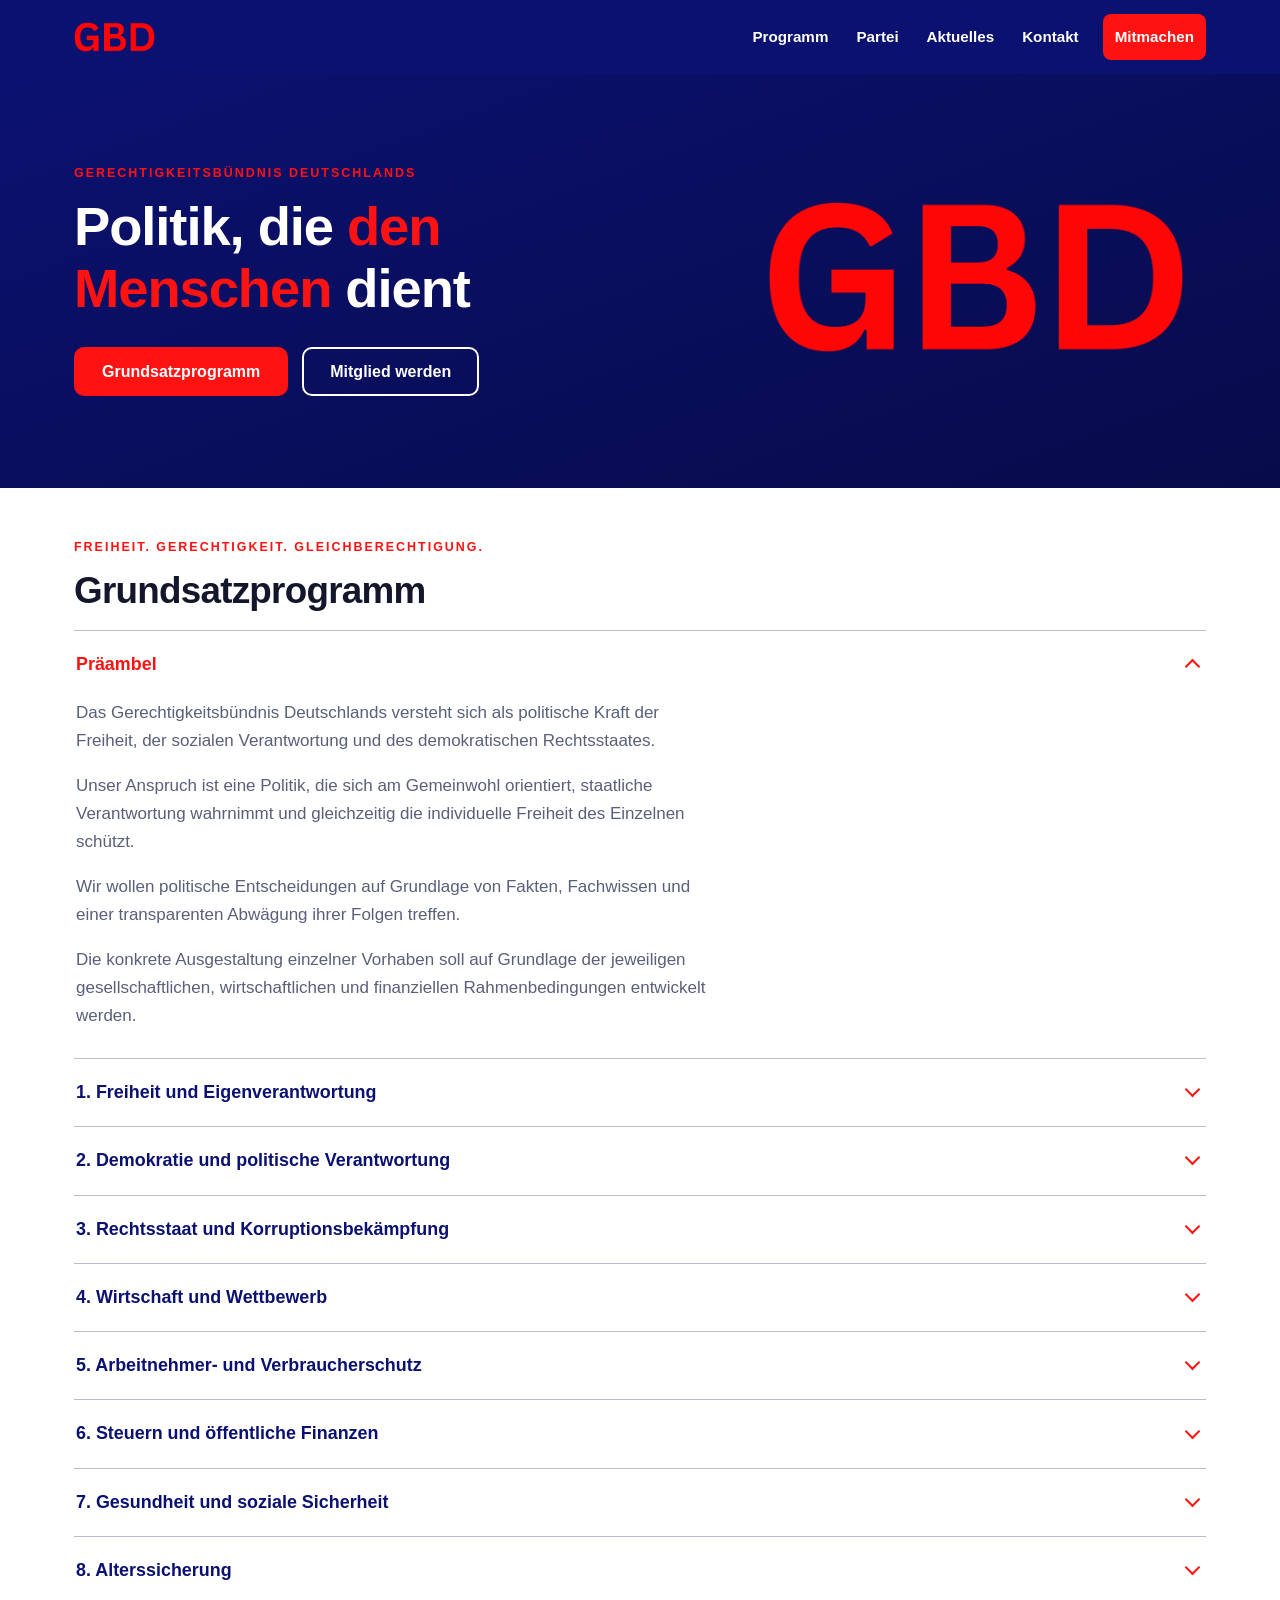
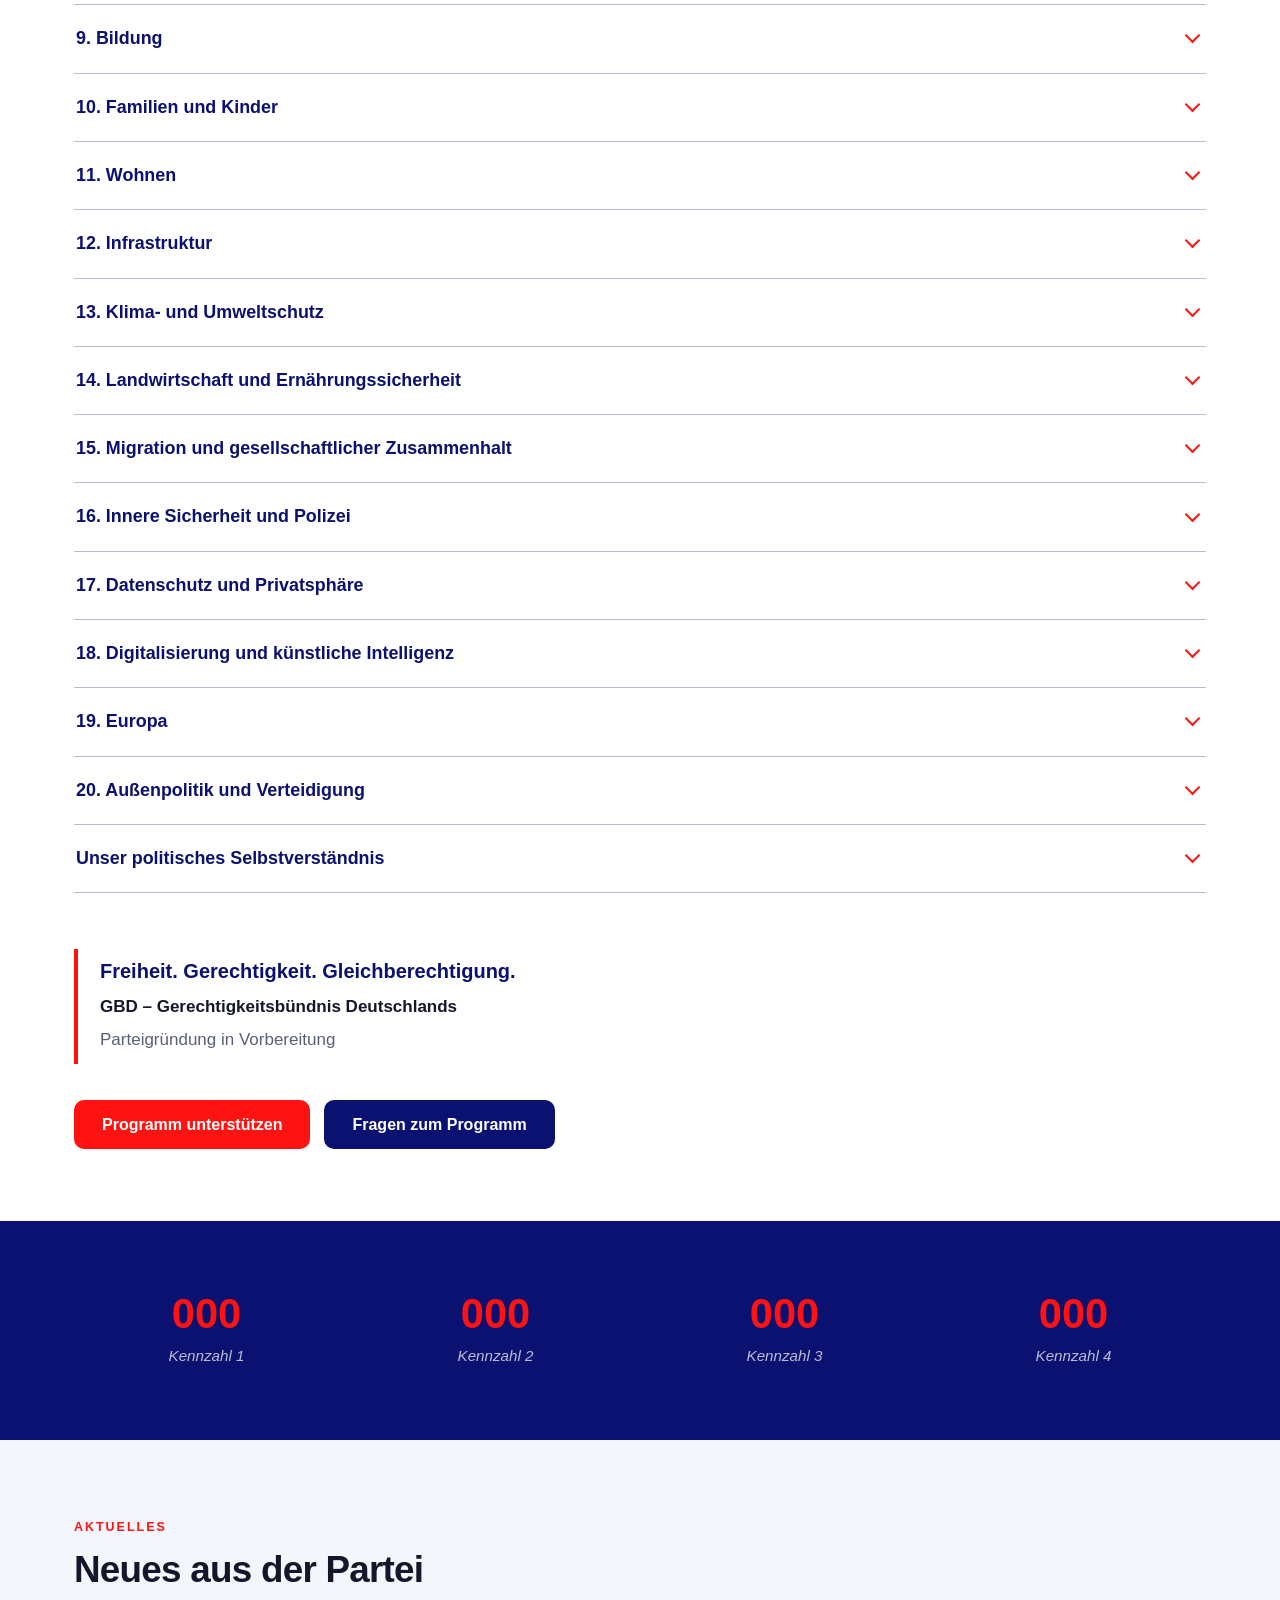
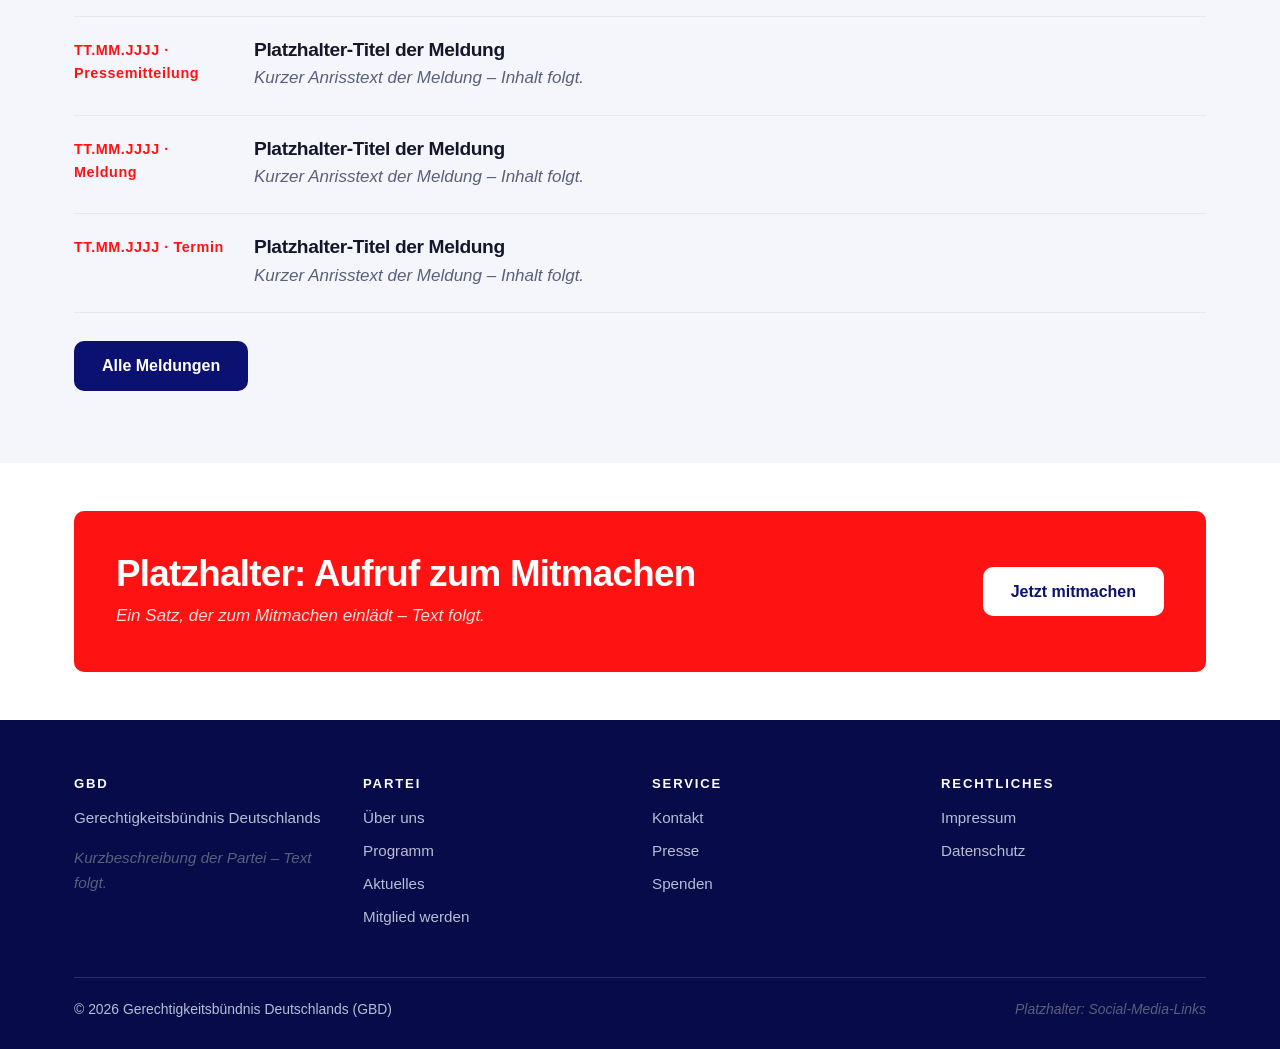
==== index.html @ 0edac004 "Grundsatzprogramm auf die Startseite holen Der Abschnitt mit den sechs Kernthemen entfällt. Direkt u" ====
<!DOCTYPE html>
<html lang="de">
<head>
<meta charset="utf-8">
<meta name="viewport" content="width=device-width, initial-scale=1">
<title>Startseite | GBD – Gerechtigkeitsbündnis Deutschlands</title>
<meta name="description" content="Offizielle Website des Gerechtigkeitsbündnisses Deutschlands (GBD).">
<meta name="theme-color" content="#0b1170">
<link rel="icon" href="assets/img/gbd-logo.png">
<link rel="apple-touch-icon" href="assets/img/gbd-logo.png">
<link rel="manifest" href="site.webmanifest">
<link rel="stylesheet" href="assets/css/style.css?v=20260904f">
</head>
<body data-page="start">
<a class="skip-link" href="#inhalt">Zum Inhalt springen</a>

<header class="site-header">
  <div class="container">
    <a class="brand" href="index.html" aria-label="Zur Startseite">
      <img src="assets/img/gbd-wortmarke.png" alt="GBD – Gerechtigkeitsbündnis Deutschlands">
    </a>

    <button class="nav-toggle" type="button" aria-expanded="false" aria-controls="main-nav">Menü</button>

    <nav class="main-nav" id="main-nav" aria-label="Hauptnavigation">
      <ul>
          <li><a href="#grundsatzprogramm" data-nav="programm">Programm</a></li>
          <li><a href="partei.html" data-nav="partei">Partei</a></li>
          <li><a href="aktuelles.html" data-nav="aktuelles">Aktuelles</a></li>
          <li><a href="kontakt.html" data-nav="kontakt">Kontakt</a></li>
          <li class="nav-cta"><a href="mitmachen.html" data-nav="mitmachen">Mitmachen</a></li>
      </ul>
    </nav>
  </div>
</header>

<main id="inhalt">

<section class="hero">
  <div class="container hero__grid">
    <div>
      <span class="eyebrow">Gerechtigkeitsbündnis Deutschlands</span>
      <h1>Politik, die <span>den Menschen</span> dient</h1>
      <div class="btn-row">
        <a class="btn btn--primary" href="#grundsatzprogramm">Grundsatzprogramm</a>
        <a class="btn btn--ghost" href="mitmachen.html">Mitglied werden</a>
      </div>
    </div>
    <div class="hero__figure">
      <img src="assets/img/gbd-wortmarke.png" alt="">
    </div>
  </div>
</section>

<section class="section section--topics" id="grundsatzprogramm">
  <div class="container">
    <span class="eyebrow">Freiheit. Gerechtigkeit. Gleichberechtigung.</span>
    <h2>Grundsatzprogramm</h2>

    <div class="topics">
      <details class="topic" id="praeambel" open>
        <summary>
          <span class="topic__title">Präambel</span>
          <span class="topic__chevron" aria-hidden="true"></span>
        </summary>
        <div class="topic__body">
          <p>Das Gerechtigkeitsbündnis Deutschlands versteht sich als politische Kraft der Freiheit, der sozialen Verantwortung und des demokratischen Rechtsstaates.</p>
          <p>Unser Anspruch ist eine Politik, die sich am Gemeinwohl orientiert, staatliche Verantwortung wahrnimmt und gleichzeitig die individuelle Freiheit des Einzelnen schützt.</p>
          <p>Wir wollen politische Entscheidungen auf Grundlage von Fakten, Fachwissen und einer transparenten Abwägung ihrer Folgen treffen.</p>
          <p>Die konkrete Ausgestaltung einzelner Vorhaben soll auf Grundlage der jeweiligen gesellschaftlichen, wirtschaftlichen und finanziellen Rahmenbedingungen entwickelt werden.</p>
        </div>
      </details>
      <details class="topic" id="abschnitt-1">
        <summary>
          <span class="topic__title">1. Freiheit und Eigenverantwortung</span>
          <span class="topic__chevron" aria-hidden="true"></span>
        </summary>
        <div class="topic__body">
          <p>Die individuelle Freiheit bildet einen zentralen Grundsatz unserer politischen Arbeit.</p>
          <p>Jeder Mensch soll sein Leben grundsätzlich selbstbestimmt gestalten können, solange dadurch die Rechte und die Freiheit anderer nicht verletzt werden.</p>
          <p>Staatliche Eingriffe müssen deshalb begründet, verhältnismäßig und auf das notwendige Maß beschränkt sein.</p>
          <p>Wir treten für einen Staat ein, der seine notwendigen Aufgaben zuverlässig erfüllt, seine Bürger schützt und ihnen gleichzeitig größtmögliche persönliche Freiheit gewährt.</p>
          <p>Bürokratische Vorgaben sollen regelmäßig darauf überprüft werden, ob sie tatsächlich erforderlich und verhältnismäßig sind.</p>
        </div>
      </details>
      <details class="topic" id="abschnitt-2">
        <summary>
          <span class="topic__title">2. Demokratie und politische Verantwortung</span>
          <span class="topic__chevron" aria-hidden="true"></span>
        </summary>
        <div class="topic__body">
          <p>Demokratische Politik bedeutet für uns Verantwortung gegenüber den Bürgerinnen und Bürgern.</p>
          <p>Politische Entscheidungen müssen nachvollziehbar sein. Regierungsverantwortliche sollen offen darlegen, welche Ziele sie verfolgen, welche Entscheidungen getroffen wurden und aus welchen Gründen bestimmte Vorhaben gegebenenfalls nicht umgesetzt werden können.</p>
          <p>Wir wollen politische Prozesse transparenter gestalten und die demokratische Beteiligung der Bürgerinnen und Bürger stärken.</p>
        </div>
      </details>
      <details class="topic" id="abschnitt-3">
        <summary>
          <span class="topic__title">3. Rechtsstaat und Korruptionsbekämpfung</span>
          <span class="topic__chevron" aria-hidden="true"></span>
        </summary>
        <div class="topic__body">
          <p>Der Grundsatz &#8222;Niemand steht über dem Gesetz&#8220; gilt uneingeschränkt.</p>
          <p>Dies schließt insbesondere politische Amtsträger und Regierungsmitglieder ein.</p>
          <p>Wir setzen uns für wirksame und unabhängige Kontrollmechanismen zur Verhinderung und Aufklärung von Korruption und Machtmissbrauch ein. Politische Macht muss kontrollierbar bleiben.</p>
        </div>
      </details>
      <details class="topic" id="abschnitt-4">
        <summary>
          <span class="topic__title">4. Wirtschaft und Wettbewerb</span>
          <span class="topic__chevron" aria-hidden="true"></span>
        </summary>
        <div class="topic__body">
          <p>Eine leistungsfähige und innovative Wirtschaft ist eine wesentliche Grundlage für Wohlstand und soziale Sicherheit.</p>
          <p>Wir wollen Rahmenbedingungen schaffen, in denen Unternehmen investieren, Arbeitsplätze schaffen und Innovationen entwickeln können.</p>
          <p>Eingriffe des Staates sind dort erforderlich, wo geltendes Recht verletzt, wirtschaftliche Macht missbraucht oder anderen Marktteilnehmern beziehungsweise der Gesellschaft erheblicher Schaden zugefügt wird.</p>
          <p>Unternehmen sollen ihrer Verantwortung gegenüber Beschäftigten, Verbrauchern und dem Gemeinwesen gerecht werden.</p>
        </div>
      </details>
      <details class="topic" id="abschnitt-5">
        <summary>
          <span class="topic__title">5. Arbeitnehmer- und Verbraucherschutz</span>
          <span class="topic__chevron" aria-hidden="true"></span>
        </summary>
        <div class="topic__body">
          <p>Wirtschaftliche Freiheit und sozialer Schutz müssen miteinander vereinbar sein.</p>
          <p>Wir treten für faire Arbeitsbedingungen, angemessenen Arbeitsschutz und die Einhaltung gesetzlicher Mindeststandards ein.</p>
          <p>Verstöße gegen Arbeitnehmerrechte sollen wirksam verfolgt werden.</p>
          <p>Auch Verbraucherinnen und Verbraucher benötigen einen verlässlichen rechtlichen Schutz. Preise, Vertragsbedingungen und Kosten müssen transparent sein. Kündigungs- und Rückgabemöglichkeiten sollen verständlich und ohne unnötige Hürden möglich sein.</p>
        </div>
      </details>
      <details class="topic" id="abschnitt-6">
        <summary>
          <span class="topic__title">6. Steuern und öffentliche Finanzen</span>
          <span class="topic__chevron" aria-hidden="true"></span>
        </summary>
        <div class="topic__body">
          <p>Öffentliche Mittel sind verantwortungsvoll einzusetzen.</p>
          <p>Unser Ziel ist eine effiziente und transparente Verwendung der staatlichen Einnahmen. Vor der Einführung zusätzlicher Belastungen sollen bestehende Ausgaben, Verwaltungsstrukturen und staatliche Leistungen auf ihre Notwendigkeit und Wirksamkeit überprüft werden.</p>
          <p>Steuermittel sollen dort eingesetzt werden, wo ein nachvollziehbarer gesellschaftlicher Nutzen besteht.</p>
          <p>Sehr hohe Vermögen sollen angemessen zur Finanzierung des Gemeinwesens beitragen. Gleichzeitig sollen wirtschaftliche Leistungsfähigkeit, Investitionsbereitschaft und die Wettbewerbsfähigkeit des Wirtschaftsstandortes berücksichtigt werden.</p>
          <p>Konkrete steuerpolitische Maßnahmen sollen auf Grundlage einer umfassenden Betrachtung der staatlichen Einnahmen und Ausgaben entwickelt werden.</p>
        </div>
      </details>
      <details class="topic" id="abschnitt-7">
        <summary>
          <span class="topic__title">7. Gesundheit und soziale Sicherheit</span>
          <span class="topic__chevron" aria-hidden="true"></span>
        </summary>
        <div class="topic__body">
          <p>Eine leistungsfähige Gesundheitsversorgung gehört zur grundlegenden staatlichen Verantwortung.</p>
          <p>Gesundheitsleistungen sollen grundsätzlich unabhängig von der finanziellen Situation des Einzelnen zugänglich sein.</p>
          <p>Gleichzeitig wollen wir die Qualität, Verfügbarkeit und langfristige Finanzierbarkeit des Gesundheitssystems sicherstellen.</p>
          <p>Der Sozialstaat soll Menschen in schwierigen Lebenssituationen zuverlässig absichern und ihnen ein Leben in Würde ermöglichen.</p>
          <p>Dabei sollen soziale Sicherheit und individuelle Eigenverantwortung miteinander verbunden werden.</p>
        </div>
      </details>
      <details class="topic" id="abschnitt-8">
        <summary>
          <span class="topic__title">8. Alterssicherung</span>
          <span class="topic__chevron" aria-hidden="true"></span>
        </summary>
        <div class="topic__body">
          <p>Die demografische Entwicklung stellt die gesetzliche Rentenversicherung vor erhebliche Herausforderungen.</p>
          <p>Wir wollen eine Alterssicherung, die Menschen im Ruhestand ein würdiges und finanziell abgesichertes Leben ermöglicht.</p>
          <p>Die umlagefinanzierte gesetzliche Rentenversicherung soll erhalten bleiben. Reichen die laufenden Beiträge aufgrund der demografischen Entwicklung nicht aus, muss die staatliche Finanzierung entsprechend angepasst werden.</p>
          <p>Zusätzliche betriebliche oder private Vorsorge soll die gesetzliche Absicherung ergänzen und verbessern können, darf jedoch nicht Voraussetzung für ein menschenwürdiges Leben im Alter sein.</p>
        </div>
      </details>
      <details class="topic" id="abschnitt-9">
        <summary>
          <span class="topic__title">9. Bildung</span>
          <span class="topic__chevron" aria-hidden="true"></span>
        </summary>
        <div class="topic__body">
          <p>Bildung ist eine zentrale Investition in die Zukunft unseres Landes.</p>
          <p>Das Bildungssystem soll Schülerinnen und Schüler stärker entsprechend ihrer individuellen Fähigkeiten, Interessen und Entwicklungsmöglichkeiten fördern.</p>
          <p>Grundlegende Kenntnisse und Kompetenzen müssen allen vermittelt werden. Darüber hinaus soll eine stärkere Differenzierung und individuelle Schwerpunktsetzung ermöglicht werden.</p>
          <p>Unser Ziel ist kein geringerer Bildungsanspruch, sondern ein leistungsfähigeres, individuelleres und praxisorientierteres Bildungssystem.</p>
        </div>
      </details>
      <details class="topic" id="abschnitt-10">
        <summary>
          <span class="topic__title">10. Familien und Kinder</span>
          <span class="topic__chevron" aria-hidden="true"></span>
        </summary>
        <div class="topic__body">
          <p>Familien und Kinder haben eine besondere Bedeutung für die Zukunft unserer Gesellschaft.</p>
          <p>Wir wollen Rahmenbedingungen schaffen, die Familien bei der Vereinbarkeit von Familie, Beruf und persönlicher Lebensplanung unterstützen.</p>
          <p>Dazu gehören insbesondere verlässliche und zugängliche Betreuungsangebote sowie eine bessere Unterstützung von Familien.</p>
          <p>Politische Maßnahmen zur Familienförderung sollen darauf ausgerichtet sein, Menschen die freie Entscheidung für Kinder zu erleichtern.</p>
        </div>
      </details>
      <details class="topic" id="abschnitt-11">
        <summary>
          <span class="topic__title">11. Wohnen</span>
          <span class="topic__chevron" aria-hidden="true"></span>
        </summary>
        <div class="topic__body">
          <p>Wohnen ist ein grundlegendes Bedürfnis und muss für die Bevölkerung bezahlbar und zugänglich bleiben.</p>
          <p>Wir wollen den Wohnungsbau erleichtern und unnötige bürokratische Hindernisse abbauen.</p>
          <p>Gleichzeitig sollen Mieterinnen und Mieter vor missbräuchlichen oder unverhältnismäßigen Vertragsbedingungen geschützt werden.</p>
          <p>Das Privateigentum bleibt ein wesentlicher Bestandteil unserer freiheitlichen Wirtschafts- und Gesellschaftsordnung.</p>
          <p>Gleichzeitig sollen Maßnahmen gegen dauerhaft unbegründeten Leerstand und die künstliche Verknappung von Wohnraum geprüft werden. Der soziale Wohnungsbau soll gestärkt werden.</p>
        </div>
      </details>
      <details class="topic" id="abschnitt-12">
        <summary>
          <span class="topic__title">12. Infrastruktur</span>
          <span class="topic__chevron" aria-hidden="true"></span>
        </summary>
        <div class="topic__body">
          <p>Eine leistungsfähige Infrastruktur ist Voraussetzung für wirtschaftlichen Wohlstand und gesellschaftliche Teilhabe.</p>
          <p>Wir wollen insbesondere in den Erhalt und die Modernisierung von Straßen, Brücken, Schienen, öffentlichem Verkehr und digitaler Infrastruktur investieren.</p>
          <p>Planungs- und Genehmigungsverfahren sollen effizienter gestaltet werden, ohne notwendige Sicherheits- oder Umweltstandards aufzugeben.</p>
          <p>Großprojekte müssen von Beginn an realistisch geplant, professionell gesteuert und kontinuierlich kontrolliert werden.</p>
        </div>
      </details>
      <details class="topic" id="abschnitt-13">
        <summary>
          <span class="topic__title">13. Klima- und Umweltschutz</span>
          <span class="topic__chevron" aria-hidden="true"></span>
        </summary>
        <div class="topic__body">
          <p>Der Schutz unserer natürlichen Lebensgrundlagen ist eine langfristige staatliche Verantwortung.</p>
          <p>Klimaschutzmaßnahmen müssen sich an ihrer tatsächlichen Wirksamkeit orientieren und gleichzeitig wirtschaftliche und gesellschaftliche Folgen berücksichtigen.</p>
          <p>Wir setzen auf eine Umweltpolitik, die konkrete Verbesserungen erreicht, anstatt politische Symbolik in den Mittelpunkt zu stellen.</p>
          <p>Unternehmen, die erhebliche Umweltschäden verursachen, müssen hierfür Verantwortung übernehmen.</p>
          <p>Bei außergewöhnlichen wirtschaftlichen oder umweltbezogenen Härtefällen soll eine unabhängige gerichtliche Überprüfung staatlicher Auflagen möglich sein, sofern dies mit den gesetzlichen und verfassungsrechtlichen Vorgaben vereinbar ist.</p>
        </div>
      </details>
      <details class="topic" id="abschnitt-14">
        <summary>
          <span class="topic__title">14. Landwirtschaft und Ernährungssicherheit</span>
          <span class="topic__chevron" aria-hidden="true"></span>
        </summary>
        <div class="topic__body">
          <p>Eine leistungsfähige heimische Landwirtschaft trägt zur Versorgungssicherheit und zur wirtschaftlichen Stabilität Deutschlands bei.</p>
          <p>Wir wollen insbesondere regionale und kleinere landwirtschaftliche Betriebe stärken.</p>
          <p>Die Abhängigkeit Deutschlands von einzelnen ausländischen Lieferketten soll in strategisch wichtigen Bereichen reduziert werden.</p>
          <p>Die konkrete Ausgestaltung staatlicher Fördermaßnahmen soll gemeinsam mit Fachleuten aus Landwirtschaft, Wirtschaft und Wissenschaft entwickelt werden.</p>
        </div>
      </details>
      <details class="topic" id="abschnitt-15">
        <summary>
          <span class="topic__title">15. Migration und gesellschaftlicher Zusammenhalt</span>
          <span class="topic__chevron" aria-hidden="true"></span>
        </summary>
        <div class="topic__body">
          <p>Deutschland soll Menschen Schutz gewähren, die vor Krieg und vergleichbaren existenziellen Gefahren fliehen.</p>
          <p>Wir treten für die Gleichbehandlung unabhängig von Herkunft, Nationalität oder Religion ein.</p>
          <p>Pauschale Verdächtigungen ganzer Bevölkerungsgruppen lehnen wir ab. Sicherheits- und Integrationspolitik soll sich am individuellen Verhalten orientieren.</p>
          <p>Unser Ziel ist ein friedliches Zusammenleben auf Grundlage gemeinsamer Rechte und Pflichten.</p>
        </div>
      </details>
      <details class="topic" id="abschnitt-16">
        <summary>
          <span class="topic__title">16. Innere Sicherheit und Polizei</span>
          <span class="topic__chevron" aria-hidden="true"></span>
        </summary>
        <div class="topic__body">
          <p>Der Staat muss seine Bürgerinnen und Bürger wirksam schützen.</p>
          <p>Dafür benötigen wir eine gut ausgestattete und handlungsfähige Polizei.</p>
          <p>Polizeiliches Handeln muss jedoch jederzeit innerhalb der gesetzlichen Befugnisse erfolgen und dem Grundsatz der Verhältnismäßigkeit entsprechen.</p>
          <p>Deeskalation soll, soweit die Situation dies zulässt, Vorrang haben.</p>
          <p>Staatliche Sicherheitsmaßnahmen dürfen nicht dazu führen, dass grundlegende Freiheits- und Bürgerrechte unverhältnismäßig eingeschränkt werden.</p>
        </div>
      </details>
      <details class="topic" id="abschnitt-17">
        <summary>
          <span class="topic__title">17. Datenschutz und Privatsphäre</span>
          <span class="topic__chevron" aria-hidden="true"></span>
        </summary>
        <div class="topic__body">
          <p>Die Privatsphäre des Einzelnen ist ein wesentlicher Bestandteil einer freiheitlichen Gesellschaft.</p>
          <p>Wir lehnen eine flächendeckende und anlasslose Überwachung der Bevölkerung ab.</p>
          <p>Der Einsatz von Kameras und insbesondere automatisierter Überwachungstechnologien muss klaren rechtlichen Grenzen unterliegen.</p>
          <p>Auf private und verschlüsselte Kommunikation darf nur unter gesetzlich eng begrenzten Voraussetzungen und auf Grundlage einer richterlichen Entscheidung zugegriffen werden.</p>
        </div>
      </details>
      <details class="topic" id="abschnitt-18">
        <summary>
          <span class="topic__title">18. Digitalisierung und künstliche Intelligenz</span>
          <span class="topic__chevron" aria-hidden="true"></span>
        </summary>
        <div class="topic__body">
          <p>Deutschland muss seine digitale Wettbewerbsfähigkeit stärken.</p>
          <p>Wir wollen eine moderne und leistungsfähige digitale Verwaltung und einen verantwortungsvollen Einsatz künstlicher Intelligenz.</p>
          <p>KI kann staatliche Prozesse unterstützen und effizienter machen. Entscheidungen, die unmittelbar in die Rechte oder Lebensverhältnisse eines Menschen eingreifen, dürfen jedoch nicht ohne nachvollziehbare menschliche Verantwortung erfolgen.</p>
          <p>Datenschutz und technologische Innovation sollen miteinander vereinbar sein.</p>
        </div>
      </details>
      <details class="topic" id="abschnitt-19">
        <summary>
          <span class="topic__title">19. Europa</span>
          <span class="topic__chevron" aria-hidden="true"></span>
        </summary>
        <div class="topic__body">
          <p>Wir bekennen uns zur europäischen Zusammenarbeit und zu einer starken Europäischen Union.</p>
          <p>Insbesondere in den Bereichen Wirtschaft, Sicherheit und gemeinsame europäische Interessen ist eine enge Zusammenarbeit von großer Bedeutung.</p>
          <p>Gleichzeitig sollen wesentliche politische Entscheidungen möglichst auf der Ebene getroffen werden, auf der sie von den Bürgerinnen und Bürgern demokratisch kontrolliert werden können.</p>
          <p>Eine weitere Übertragung nationaler politischer Zuständigkeiten auf die europäische Ebene soll daher nicht automatisch erfolgen, sondern jeweils sachlich begründet werden.</p>
        </div>
      </details>
      <details class="topic" id="abschnitt-20">
        <summary>
          <span class="topic__title">20. Außenpolitik und Verteidigung</span>
          <span class="topic__chevron" aria-hidden="true"></span>
        </summary>
        <div class="topic__body">
          <p>Deutschland soll eine friedensorientierte und verantwortungsvolle Außenpolitik verfolgen.</p>
          <p>Gleichzeitig muss Deutschland in der Lage sein, seine Bevölkerung, sein Staatsgebiet und seine demokratische Ordnung zu schützen.</p>
          <p>Wir setzen uns daher für eine leistungsfähige und angemessen ausgestattete Bundeswehr ein.</p>
          <p>Militärische Einsätze müssen einer klaren politischen und rechtlichen Grundlage folgen. Deutschland soll sich nicht ohne nachvollziehbaren Grund an bewaffneten Konflikten beteiligen, die keinen ausreichenden Bezug zu seiner Sicherheit oder seiner internationalen Verantwortung haben.</p>
        </div>
      </details>
      <details class="topic" id="selbstverstaendnis">
        <summary>
          <span class="topic__title">Unser politisches Selbstverständnis</span>
          <span class="topic__chevron" aria-hidden="true"></span>
        </summary>
        <div class="topic__body">
          <p>Das Gerechtigkeitsbündnis Deutschlands steht für eine Politik, die Freiheit und Verantwortung, wirtschaftliche Leistungsfähigkeit und soziale Sicherheit sowie Sicherheit und Bürgerrechte miteinander verbindet.</p>
          <p>Wir wollen keinen Staat, der sich aus seiner Verantwortung zurückzieht.</p>
          <p>Wir wollen aber ebenso wenig einen Staat, der unnötig in das Leben seiner Bürger eingreift.</p>
          <p>Unser Ziel ist ein freier, gerechter, leistungsfähiger und rechtsstaatlicher Staat, der seine Aufgaben erfüllt und seine Macht verantwortungsvoll ausübt.</p>
        </div>
      </details>
    </div>

    <div class="programm-schluss">
      <p class="programm-schluss__claim">Freiheit. Gerechtigkeit. Gleichberechtigung.</p>
      <p class="programm-schluss__name">GBD – Gerechtigkeitsbündnis Deutschlands</p>
      <p class="programm-schluss__hinweis">Parteigründung in Vorbereitung</p>
    </div>

    <div class="btn-row" style="margin-top:36px">
      <a class="btn btn--primary" href="mitmachen.html">Programm unterstützen</a>
      <a class="btn btn--navy" href="kontakt.html">Fragen zum Programm</a>
    </div>
  </div>
</section>

<section class="section section--navy">
  <div class="container">
    <div class="grid grid--4">
      <div class="stat"><div class="stat__value">000</div><div class="stat__label placeholder">Kennzahl 1</div></div>
      <div class="stat"><div class="stat__value">000</div><div class="stat__label placeholder">Kennzahl 2</div></div>
      <div class="stat"><div class="stat__value">000</div><div class="stat__label placeholder">Kennzahl 3</div></div>
      <div class="stat"><div class="stat__value">000</div><div class="stat__label placeholder">Kennzahl 4</div></div>
    </div>
  </div>
</section>

<section class="section section--paper">
  <div class="container">
    <span class="eyebrow">Aktuelles</span>
    <h2>Neues aus der Partei</h2>
    <ul class="list" style="margin-top:24px">
      <li>
        <div class="list__meta">TT.MM.JJJJ &middot; Pressemitteilung</div>
        <div>
          <h3>Platzhalter-Titel der Meldung</h3>
          <p class="placeholder">Kurzer Anrisstext der Meldung – Inhalt folgt.</p>
        </div>
      </li>
      <li>
        <div class="list__meta">TT.MM.JJJJ &middot; Meldung</div>
        <div>
          <h3>Platzhalter-Titel der Meldung</h3>
          <p class="placeholder">Kurzer Anrisstext der Meldung – Inhalt folgt.</p>
        </div>
      </li>
      <li>
        <div class="list__meta">TT.MM.JJJJ &middot; Termin</div>
        <div>
          <h3>Platzhalter-Titel der Meldung</h3>
          <p class="placeholder">Kurzer Anrisstext der Meldung – Inhalt folgt.</p>
        </div>
      </li>
    </ul>
    <div class="btn-row" style="margin-top:28px">
      <a class="btn btn--navy" href="aktuelles.html">Alle Meldungen</a>
    </div>
  </div>
</section>

<section class="section--tight section">
  <div class="container">
    <div class="cta">
      <div>
        <h2>Platzhalter: Aufruf zum Mitmachen</h2>
        <p class="placeholder">Ein Satz, der zum Mitmachen einlädt – Text folgt.</p>
      </div>
      <a class="btn" href="mitmachen.html">Jetzt mitmachen</a>
    </div>
  </div>
</section>

</main>

<footer class="site-footer">
  <div class="container">
    <div class="grid grid--4">
      <div>
        <h3>GBD</h3>
        <p>Gerechtigkeitsbündnis Deutschlands</p>
        <p class="placeholder">Kurzbeschreibung der Partei – Text folgt.</p>
      </div>
      <div>
        <h3>Partei</h3>
        <ul>
          <li><a href="partei.html">Über uns</a></li>
          <li><a href="#grundsatzprogramm">Programm</a></li>
          <li><a href="aktuelles.html">Aktuelles</a></li>
          <li><a href="mitmachen.html">Mitglied werden</a></li>
        </ul>
      </div>
      <div>
        <h3>Service</h3>
        <ul>
          <li><a href="kontakt.html">Kontakt</a></li>
          <li><a href="kontakt.html#presse">Presse</a></li>
          <li><a href="mitmachen.html#spenden">Spenden</a></li>
        </ul>
      </div>
      <div>
        <h3>Rechtliches</h3>
        <ul>
          <li><a href="impressum.html">Impressum</a></li>
          <li><a href="datenschutz.html">Datenschutz</a></li>
        </ul>
      </div>
    </div>
    <div class="site-footer__bottom">
      <span>&copy; <span data-year>2026</span> Gerechtigkeitsbündnis Deutschlands (GBD)</span>
      <span class="placeholder">Platzhalter: Social-Media-Links</span>
    </div>
  </div>
</footer>

<script src="assets/js/main.js?v=20260904f"></script>
</body>
</html>
---- assets/css/style.css ----
/* ==========================================================================
   GBD – Gerechtigkeitsbündnis Deutschlands
   Basis-Stylesheet. Farben aus dem Parteilogo.
   ========================================================================== */

:root {
  /* Markenfarben */
  --navy: #0b1170;
  --navy-dark: #070b4a;
  --navy-light: #151d8f;
  --red: #ff1212;
  --red-dark: #d10000;

  /* Neutrale Farben */
  --white: #ffffff;
  --paper: #f5f6fb;
  --grey-100: #e6e8f2;
  --grey-300: #b9bdd2;
  --grey-600: #5a5f7a;
  --ink: #14172b;

  /* Layout */
  --maxw: 1180px;
  --gutter: 24px;
  --radius: 10px;
  --shadow: 0 6px 24px rgba(7, 11, 74, .10);
  --shadow-lg: 0 14px 40px rgba(7, 11, 74, .16);

  /* Typografie */
  --font: "Inter", "Helvetica Neue", Helvetica, Arial, sans-serif;
}

*, *::before, *::after { box-sizing: border-box; }

html { scroll-behavior: smooth; }

body {
  margin: 0;
  font-family: var(--font);
  font-size: 17px;
  line-height: 1.65;
  color: var(--ink);
  background: var(--white);
  -webkit-font-smoothing: antialiased;
}

img { max-width: 100%; display: block; }

a { color: var(--navy); text-decoration: none; }
a:hover { text-decoration: underline; }

h1, h2, h3, h4 {
  line-height: 1.15;
  margin: 0 0 .5em;
  font-weight: 800;
  letter-spacing: -.02em;
}
h1 { font-size: clamp(2.1rem, 5vw, 3.4rem); }
h2 { font-size: clamp(1.6rem, 3.2vw, 2.3rem); }
h3 { font-size: 1.2rem; }
p  { margin: 0 0 1em; }

.container {
  width: 100%;
  max-width: var(--maxw);
  margin-inline: auto;
  padding-inline: var(--gutter);
}

/* Hilfsklassen ----------------------------------------------------------- */
.section { padding: 72px 0; }
.section--tight { padding: 48px 0; }
.section--navy { background: var(--navy); color: var(--white); }
.section--navy a { color: var(--white); }
.section--paper { background: var(--paper); }
.text-center { text-align: center; }
.lead { font-size: 1.15rem; color: var(--grey-600); max-width: 62ch; }
.section--navy .lead { color: var(--grey-300); }
.mx-auto { margin-inline: auto; }
.placeholder { color: var(--grey-600); font-style: italic; }
.visually-hidden {
  position: absolute; width: 1px; height: 1px; overflow: hidden;
  clip: rect(0 0 0 0); clip-path: inset(50%); white-space: nowrap;
}

.eyebrow {
  display: inline-block;
  font-size: .78rem;
  font-weight: 700;
  letter-spacing: .16em;
  text-transform: uppercase;
  color: var(--red);
  margin-bottom: .75rem;
}
.section--navy .eyebrow { color: var(--red); }

/* Buttons ---------------------------------------------------------------- */
.btn {
  display: inline-block;
  padding: 13px 26px;
  border: 2px solid transparent;
  border-radius: var(--radius);
  font-weight: 700;
  font-size: 1rem;
  line-height: 1.2;
  cursor: pointer;
  transition: background-color .15s ease, color .15s ease, border-color .15s ease, transform .1s ease;
}
.btn:hover { text-decoration: none; transform: translateY(-1px); }
.btn--primary { background: var(--red); color: var(--white); }
.btn--primary:hover { background: var(--red-dark); color: var(--white); }
.btn--navy { background: var(--navy); color: var(--white); }
.btn--navy:hover { background: var(--navy-light); color: var(--white); }
.btn--ghost { border-color: currentColor; color: inherit; background: transparent; }
.btn--ghost:hover { background: rgba(255, 255, 255, .12); }
.section--paper .btn--ghost:hover,
body > main .btn--ghost:hover { background: rgba(11, 17, 112, .07); }

.btn-row { display: flex; flex-wrap: wrap; gap: 14px; }
.btn-row--center { justify-content: center; }

/* Kopfbereich / Navigation ----------------------------------------------- */
.site-header {
  position: sticky;
  top: 0;
  z-index: 50;
  background: var(--navy);
  color: var(--white);
}
.site-header .container {
  display: flex;
  align-items: center;
  gap: 20px;
  min-height: 74px;
}
.brand { display: flex; align-items: center; }
.brand:hover { text-decoration: none; }
.brand img {
  height: 30px;
  width: auto;
  /* Die Wortmarke ist freigestellt und sitzt direkt auf dem Blau der Leiste. */
}
@media (max-width: 480px) { .brand img { height: 26px; } }

.nav-toggle {
  margin-left: auto;
  display: none;
  background: transparent;
  border: 2px solid rgba(255, 255, 255, .4);
  border-radius: 8px;
  color: var(--white);
  padding: 8px 12px;
  font-size: .95rem;
  font-weight: 700;
  cursor: pointer;
}

.main-nav { margin-left: auto; }
.main-nav ul {
  display: flex;
  align-items: center;
  gap: 4px;
  list-style: none;
  margin: 0;
  padding: 0;
}
.main-nav a {
  display: block;
  padding: 10px 12px;
  color: var(--white);
  font-size: .95rem;
  font-weight: 600;
  border-radius: 8px;
}
.main-nav a:hover { background: rgba(255, 255, 255, .12); text-decoration: none; }
.main-nav a[aria-current="page"] { color: var(--red); }
.main-nav .nav-cta a {
  background: var(--red);
  margin-left: 8px;
}
.main-nav .nav-cta a:hover { background: var(--red-dark); }
.main-nav .nav-cta a[aria-current="page"] { color: var(--white); background: var(--red-dark); }

@media (max-width: 940px) {
  .nav-toggle { display: block; }
  .main-nav {
    display: none;
    position: absolute;
    top: 100%;
    left: 0;
    right: 0;
    background: var(--navy-dark);
    border-bottom: 1px solid rgba(255, 255, 255, .22);
    padding: 12px var(--gutter) 20px;
  }
  .main-nav.is-open { display: block; }
  .main-nav ul { flex-direction: column; align-items: stretch; gap: 2px; }
  .main-nav a { padding: 12px 8px; font-size: 1.05rem; }
  .main-nav .nav-cta a { margin: 8px 0 0; text-align: center; }
}

/* Hero ------------------------------------------------------------------- */
.hero {
  background: linear-gradient(160deg, var(--navy) 0%, var(--navy-dark) 100%);
  color: var(--white);
  padding: 84px 0 92px;
}
.hero__grid {
  display: grid;
  grid-template-columns: 1.15fr .85fr;
  gap: 48px;
  align-items: center;
}
.hero h1 { margin-bottom: .35em; }
.hero h1 span { color: var(--red); }
.hero__lead { font-size: 1.2rem; color: var(--grey-300); max-width: 52ch; }
.hero .btn-row { margin-top: 26px; }
.hero__figure { padding: 0 8px; }
.hero__figure img { width: 100%; max-width: 420px; margin-inline: auto; }
@media (max-width: 860px) {
  .hero { padding: 56px 0 64px; }
  .hero__grid { grid-template-columns: 1fr; gap: 32px; }
  .hero__figure { padding: 0; }
  .hero__figure img { max-width: 240px; margin-inline: 0; }
}

/* Karten / Raster -------------------------------------------------------- */
.grid { display: grid; gap: 24px; }
.grid--2 { grid-template-columns: repeat(2, 1fr); }
.grid--3 { grid-template-columns: repeat(3, 1fr); }
.grid--4 { grid-template-columns: repeat(4, 1fr); }
@media (max-width: 900px) { .grid--3, .grid--4 { grid-template-columns: repeat(2, 1fr); } }
@media (max-width: 620px) {
  .grid--2, .grid--3, .grid--4 { grid-template-columns: 1fr; }
  .grid { gap: 16px; }
}

.card {
  background: var(--white);
  border: 1px solid var(--grey-100);
  border-radius: var(--radius);
  padding: 24px 22px;
  box-shadow: var(--shadow);
  display: flex;
  flex-direction: column;
  gap: 6px;
}
.card__num {
  font-size: .8rem;
  font-weight: 800;
  letter-spacing: .12em;
  color: var(--red);
}
.card h3 { margin-bottom: .25em; }
.card p { color: var(--grey-600); margin-bottom: 0; }
.card__link { margin-top: auto; padding-top: 14px; font-weight: 700; color: var(--red); }

.card--link:hover { border-color: var(--red); }

/* Kennzahlen ------------------------------------------------------------- */
.stat { text-align: center; }
.stat__value { font-size: 2.6rem; font-weight: 800; color: var(--red); line-height: 1; }
.stat__label { color: var(--grey-300); font-size: .95rem; margin-top: 8px; }

/* Beitrags-/Terminliste -------------------------------------------------- */
.list { list-style: none; margin: 0; padding: 0; }
.list > li {
  border-top: 1px solid var(--grey-100);
  padding: 22px 0;
  display: grid;
  grid-template-columns: 160px 1fr;
  gap: 20px;
}
.list > li:last-child { border-bottom: 1px solid var(--grey-100); }
.list__meta { color: var(--red); font-weight: 700; font-size: .9rem; letter-spacing: .04em; }
.list h3 { margin-bottom: .2em; }
.list p { color: var(--grey-600); margin-bottom: 0; }
@media (max-width: 620px) { .list > li { grid-template-columns: 1fr; gap: 6px; } }

/* Personen --------------------------------------------------------------- */
.person { text-align: center; }
.person__photo {
  aspect-ratio: 1 / 1;
  background: var(--grey-100);
  border-radius: var(--radius);
  display: grid;
  place-items: center;
  color: var(--grey-600);
  font-size: .85rem;
  margin-bottom: 14px;
}
.person__name { font-weight: 800; }
.person__role { color: var(--red); font-size: .9rem; font-weight: 600; }

/* Inhaltsseiten ---------------------------------------------------------- */
.page-head {
  background: var(--navy);
  color: var(--white);
  padding: 60px 0;
  border-bottom: 3px solid var(--red);
}
.page-head p { color: var(--grey-300); max-width: 62ch; margin-bottom: 0; }
.page-head .placeholder, .section--navy .placeholder { color: var(--grey-300); }

.prose { max-width: 72ch; }
.prose h2 { margin-top: 1.8em; }
.prose h3 { margin-top: 1.4em; }
.prose ul, .prose ol { padding-left: 1.3em; }
.prose li { margin-bottom: .4em; }

.content-layout {
  display: grid;
  grid-template-columns: 240px 1fr;
  gap: 48px;
  align-items: start;
}
@media (max-width: 860px) { .content-layout { grid-template-columns: 1fr; gap: 28px; } }

.toc {
  position: sticky;
  top: 100px;
  border-left: 3px solid var(--red);
  padding-left: 16px;
}
.toc h2 { font-size: .8rem; letter-spacing: .14em; text-transform: uppercase; color: var(--grey-600); }
.toc ul { list-style: none; margin: 0; padding: 0; }
.toc li { margin-bottom: 8px; }
.toc a { font-weight: 600; font-size: .95rem; }
@media (max-width: 860px) { .toc { position: static; } }

/* Formulare -------------------------------------------------------------- */
.form { display: grid; gap: 18px; max-width: 640px; }
.form__row { display: grid; gap: 18px; grid-template-columns: 1fr 1fr; }
@media (max-width: 620px) { .form__row { grid-template-columns: 1fr; } }
.field { display: flex; flex-direction: column; gap: 6px; }
.field label { font-weight: 700; font-size: .92rem; }
.field input, .field select, .field textarea {
  font: inherit;
  padding: 12px 14px;
  border: 1px solid var(--grey-300);
  border-radius: 8px;
  background: var(--white);
  color: var(--ink);
}
.field input:focus, .field select:focus, .field textarea:focus {
  outline: 3px solid rgba(255, 18, 18, .3);
  border-color: var(--red);
}
.field--check { flex-direction: row; align-items: flex-start; gap: 10px; }
.field--check label { font-weight: 400; font-size: .92rem; }
.form__note { font-size: .85rem; color: var(--grey-600); }

.form-status {
  border-left: 4px solid var(--red);
  background: var(--paper);
  padding: 14px 18px;
  border-radius: 6px;
}
.form-status[hidden] { display: none; }

/* Aufruf-Banner ---------------------------------------------------------- */
.cta {
  background: var(--red);
  color: var(--white);
  border-radius: var(--radius);
  padding: 42px;
  display: flex;
  flex-wrap: wrap;
  align-items: center;
  justify-content: space-between;
  gap: 24px;
}
.cta h2 { margin-bottom: .2em; }
.cta p { margin-bottom: 0; }
.cta .placeholder { color: rgba(255, 255, 255, .85); }
.cta .btn { background: var(--white); color: var(--navy); }
.cta .btn:hover { background: var(--navy); color: var(--white); }

/* Fußbereich ------------------------------------------------------------- */
.site-footer {
  background: var(--navy-dark);
  color: var(--grey-300);
  padding: 56px 0 28px;
  font-size: .95rem;
}
.site-footer h3 {
  color: var(--white);
  font-size: .82rem;
  letter-spacing: .14em;
  text-transform: uppercase;
  margin-bottom: 1em;
}
.site-footer ul { list-style: none; margin: 0; padding: 0; }
.site-footer li { margin-bottom: 8px; }
.site-footer a { color: var(--grey-300); }
.site-footer a:hover { color: var(--white); }
.site-footer__bottom {
  border-top: 1px solid rgba(255, 255, 255, .15);
  margin-top: 40px;
  padding-top: 20px;
  display: flex;
  flex-wrap: wrap;
  gap: 12px 24px;
  justify-content: space-between;
  font-size: .87rem;
}

/* Programm-Abschnitte (Zeilenliste zum Aufklappen) --------------------------- */
.page-head .page-head__claim {
  font-weight: 800;
  font-size: 1.15rem;
  color: var(--white);
  letter-spacing: -.01em;
  margin-top: .6em;
}

.section--topics { padding-top: 44px; }
section[id] { scroll-margin-top: 92px; }
.topics { border-top: 1px solid var(--grey-300); }

.topic {
  border-bottom: 1px solid var(--grey-300);
  scroll-margin-top: 92px;
}
.topic > summary {
  display: flex;
  align-items: center;
  justify-content: space-between;
  gap: 24px;
  padding: 22px 2px;
  cursor: pointer;
  list-style: none;
  color: var(--navy);
}
.topic > summary::-webkit-details-marker { display: none; }
.topic > summary:hover .topic__title { color: var(--red); }
.topic > summary:focus-visible {
  outline: 3px solid rgba(255, 18, 18, .45);
  outline-offset: 2px;
}

.topic__title {
  font-size: 1.12rem;
  font-weight: 700;
  line-height: 1.3;
  transition: color .15s ease;
}
.topic[open] .topic__title { color: var(--red); }

.topic__chevron {
  flex: none;
  width: 11px;
  height: 11px;
  margin-right: 6px;
  border-right: 2.5px solid var(--red);
  border-bottom: 2.5px solid var(--red);
  transform: translateY(-3px) rotate(45deg);
  transition: transform .2s ease;
}
.topic[open] .topic__chevron { transform: translateY(2px) rotate(225deg); }

.topic__body {
  padding: 0 2px 28px;
  max-width: 68ch;
}
.topic__body p { color: var(--grey-600); }
.topic__body p:last-child { margin-bottom: 0; }

.programm-schluss {
  margin-top: 56px;
  border-left: 4px solid var(--red);
  padding: 6px 0 6px 22px;
}
.programm-schluss p { margin-bottom: .25em; }
.programm-schluss__claim { font-size: 1.25rem; font-weight: 800; color: var(--navy); }
.programm-schluss__name { font-weight: 700; }
.programm-schluss__hinweis { color: var(--grey-600); margin-bottom: 0; }

@media (max-width: 620px) {
  .topic > summary { padding: 18px 2px; gap: 16px; }
  .topic__title { font-size: 1.02rem; }
}

@media print {
  .site-header, .site-footer, .skip-link { display: none; }
  .topic__body { display: block !important; }
  .topic { break-inside: avoid; }
}

/* Skip-Link -------------------------------------------------------------- */
.skip-link {
  position: absolute;
  left: -9999px;
  top: 0;
  background: var(--red);
  color: var(--white);
  padding: 12px 18px;
  z-index: 100;
}
.skip-link:focus { left: 0; }
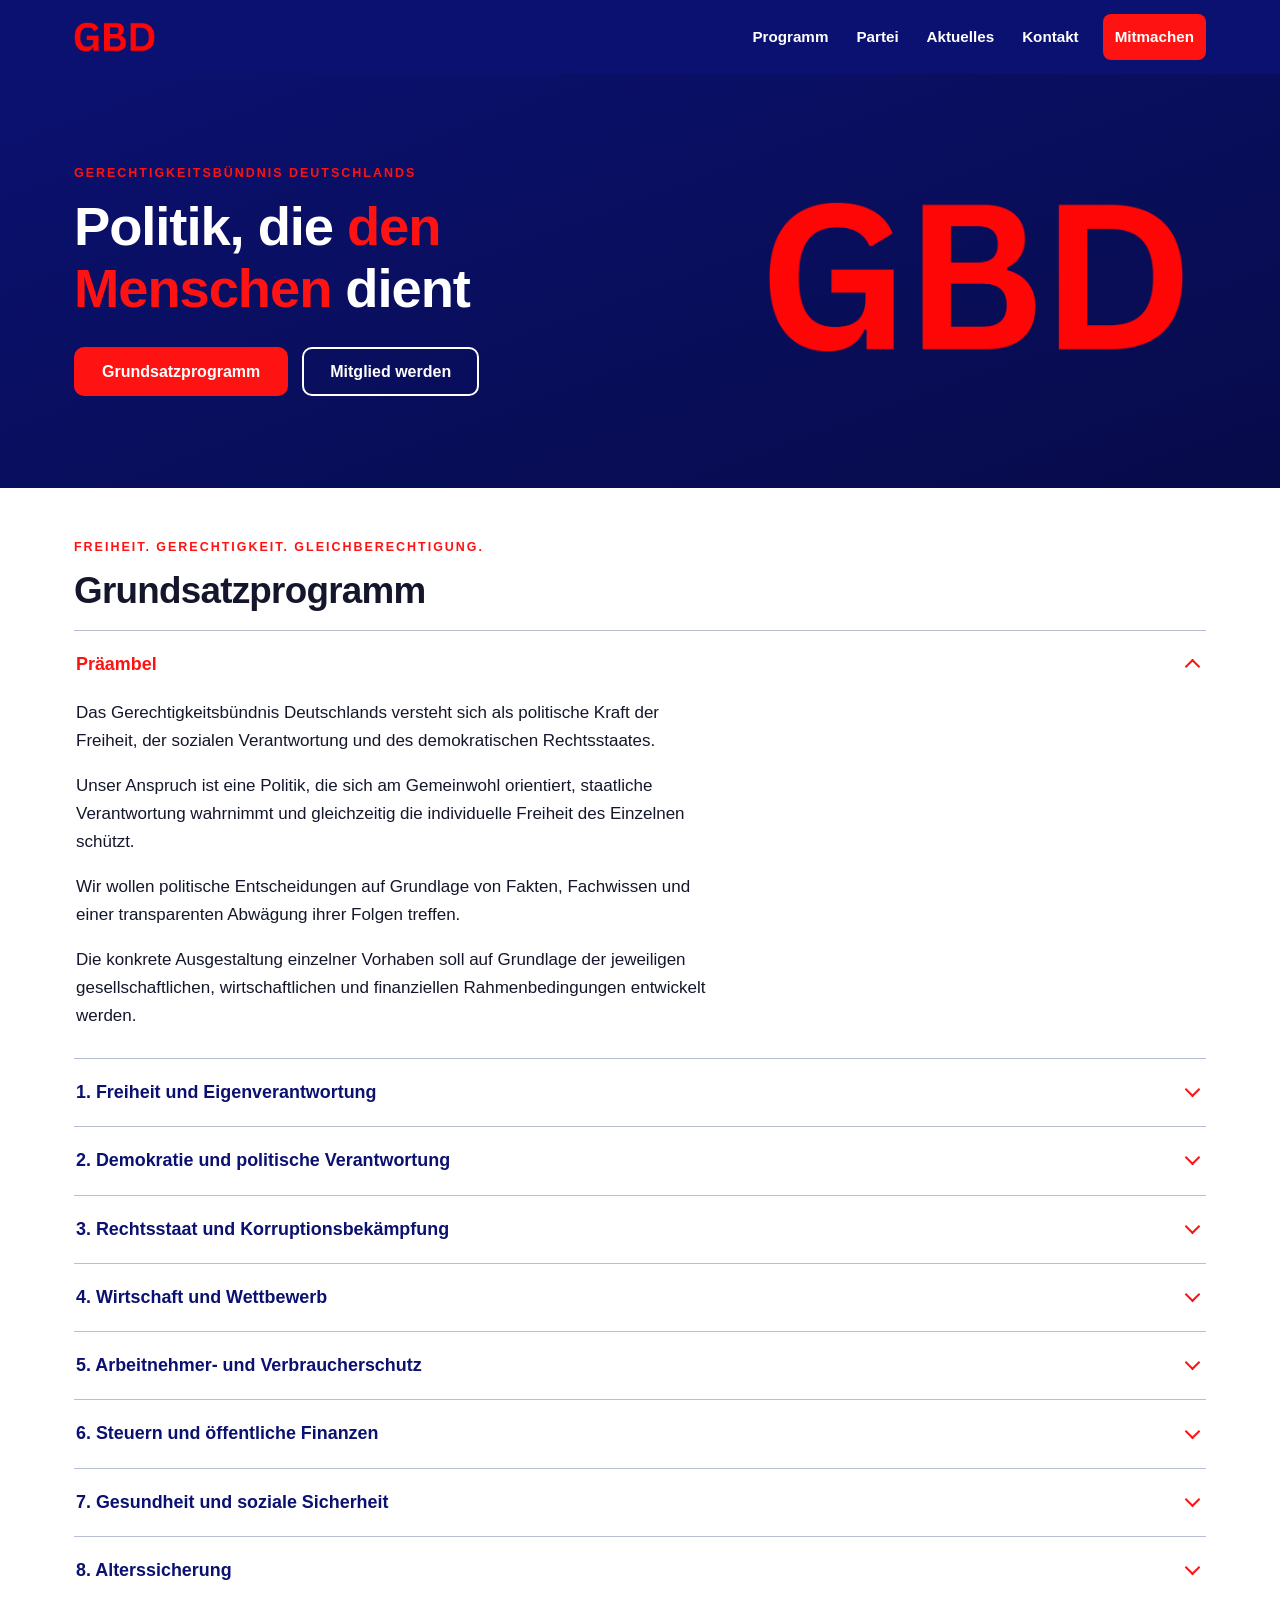
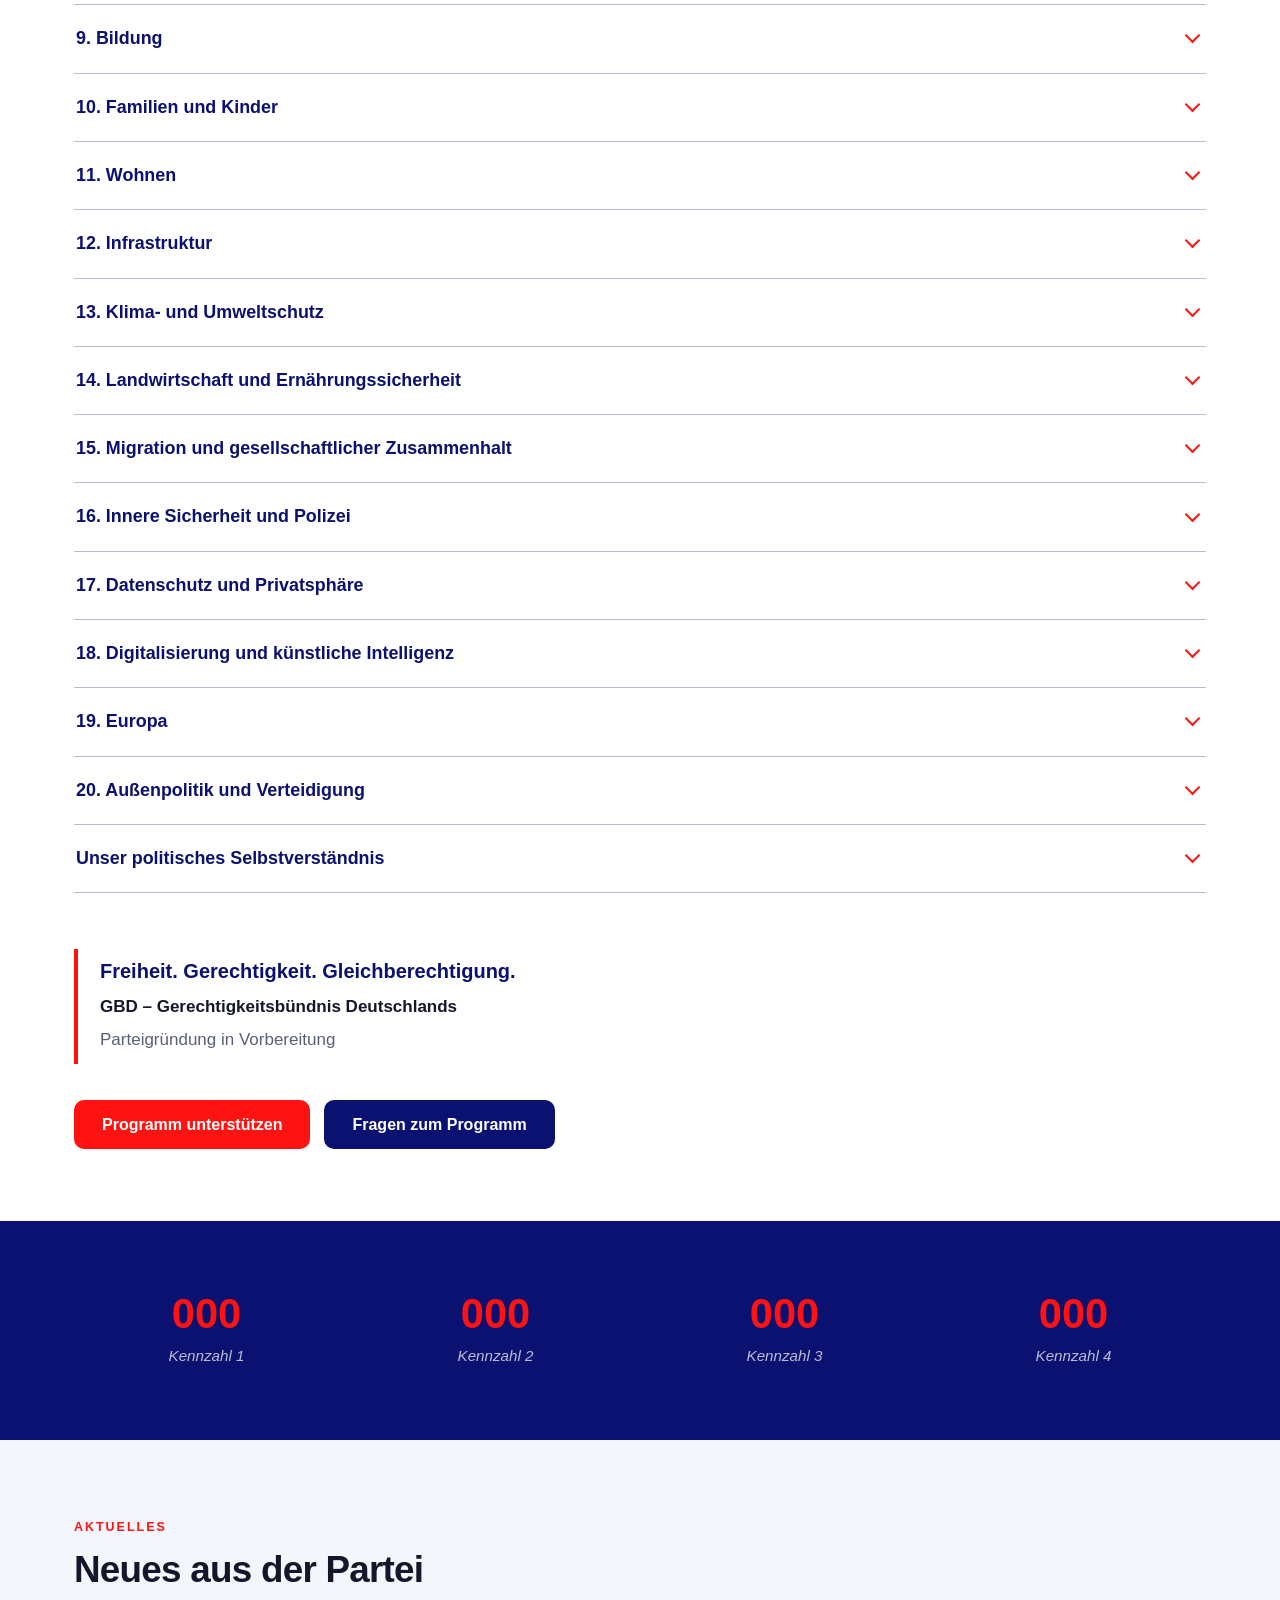
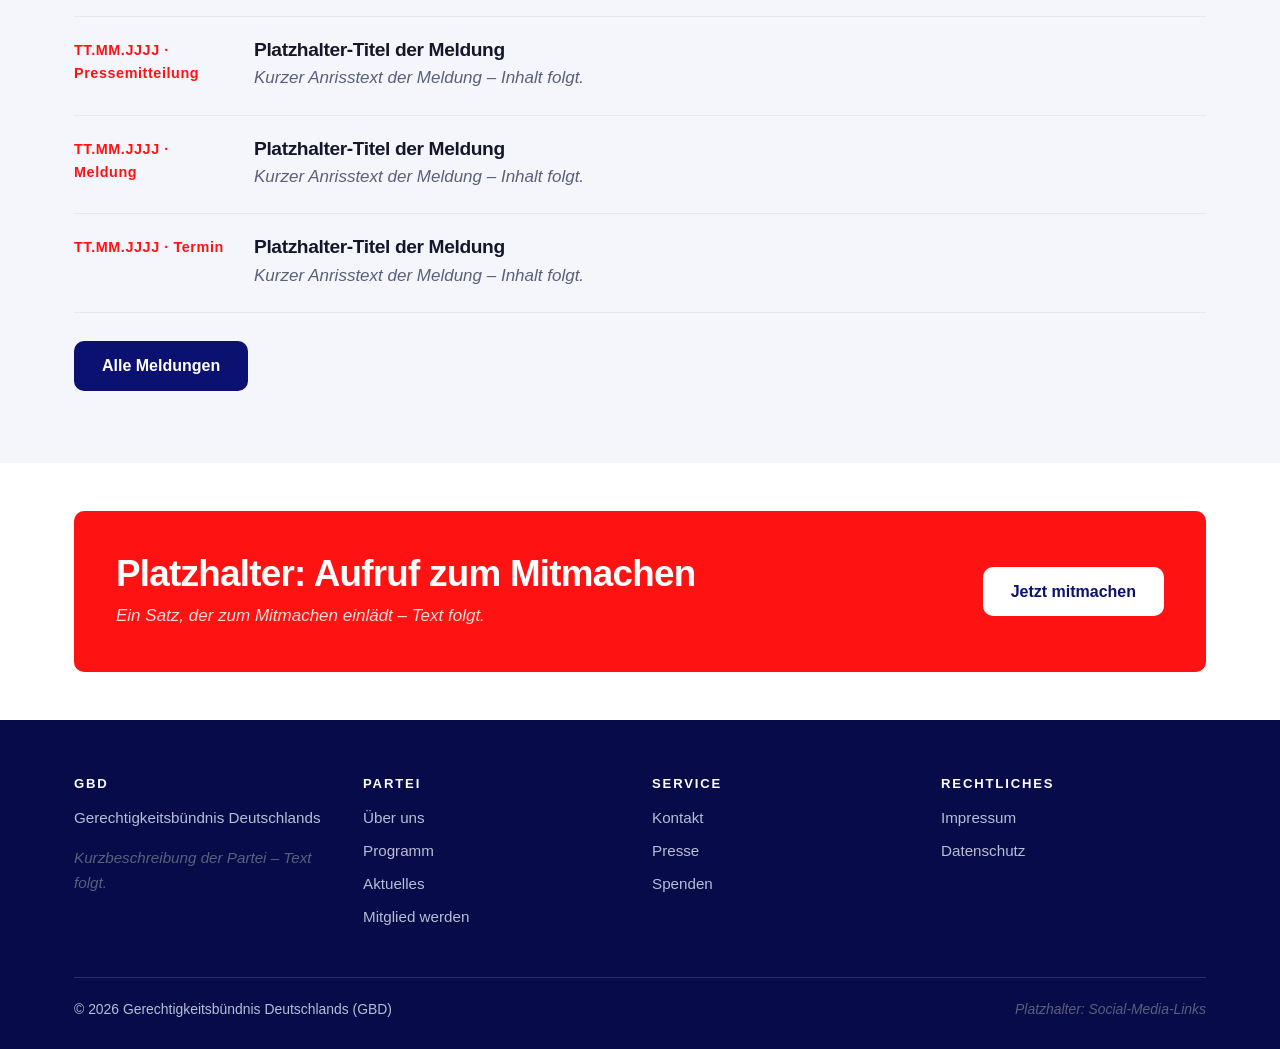
==== commit 68b72fb9: "Programmabschnitte: Rot nur im aufgeklappten Zustand, Text in Schwarz Auf Touchgeräten blieb der Hov" ====
--- a/index.html
+++ b/index.html
@@ -9,7 +9,7 @@
 <link rel="icon" href="assets/img/gbd-logo.png">
 <link rel="apple-touch-icon" href="assets/img/gbd-logo.png">
 <link rel="manifest" href="site.webmanifest">
-<link rel="stylesheet" href="assets/css/style.css?v=20260904f">
+<link rel="stylesheet" href="assets/css/style.css?v=20260904g">
 </head>
 <body data-page="start">
 <a class="skip-link" href="#inhalt">Zum Inhalt springen</a>
@@ -439,6 +439,6 @@
   </div>
 </footer>
 
-<script src="assets/js/main.js?v=20260904f"></script>
+<script src="assets/js/main.js?v=20260904g"></script>
 </body>
 </html>
--- a/assets/css/style.css
+++ b/assets/css/style.css
@@ -433,7 +433,9 @@
   color: var(--navy);
 }
 .topic > summary::-webkit-details-marker { display: none; }
-.topic > summary:hover .topic__title { color: var(--red); }
+@media (hover: hover) {
+  .topic > summary:hover .topic__title { color: var(--red); }
+}
 .topic > summary:focus-visible {
   outline: 3px solid rgba(255, 18, 18, .45);
   outline-offset: 2px;
@@ -463,7 +465,7 @@
   padding: 0 2px 28px;
   max-width: 68ch;
 }
-.topic__body p { color: var(--grey-600); }
+.topic__body p { color: var(--ink); }
 .topic__body p:last-child { margin-bottom: 0; }
 
 .programm-schluss {
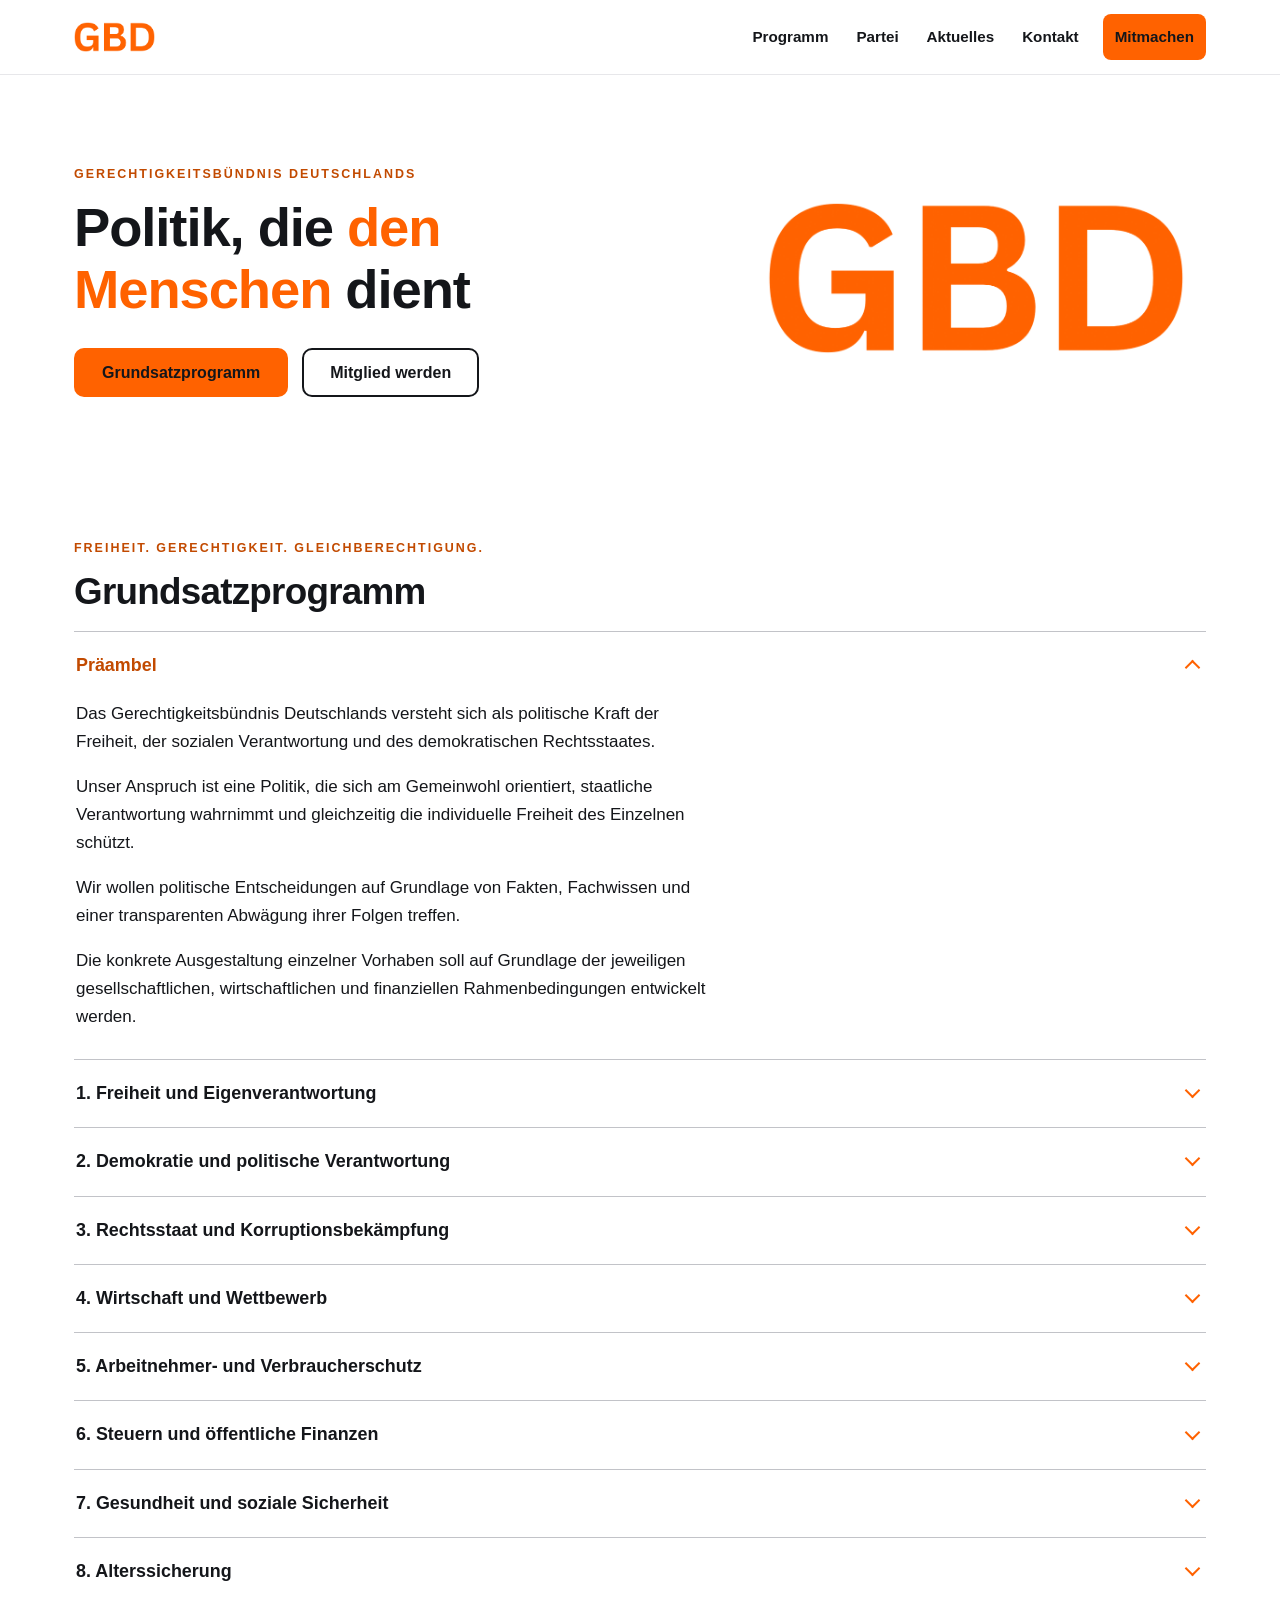
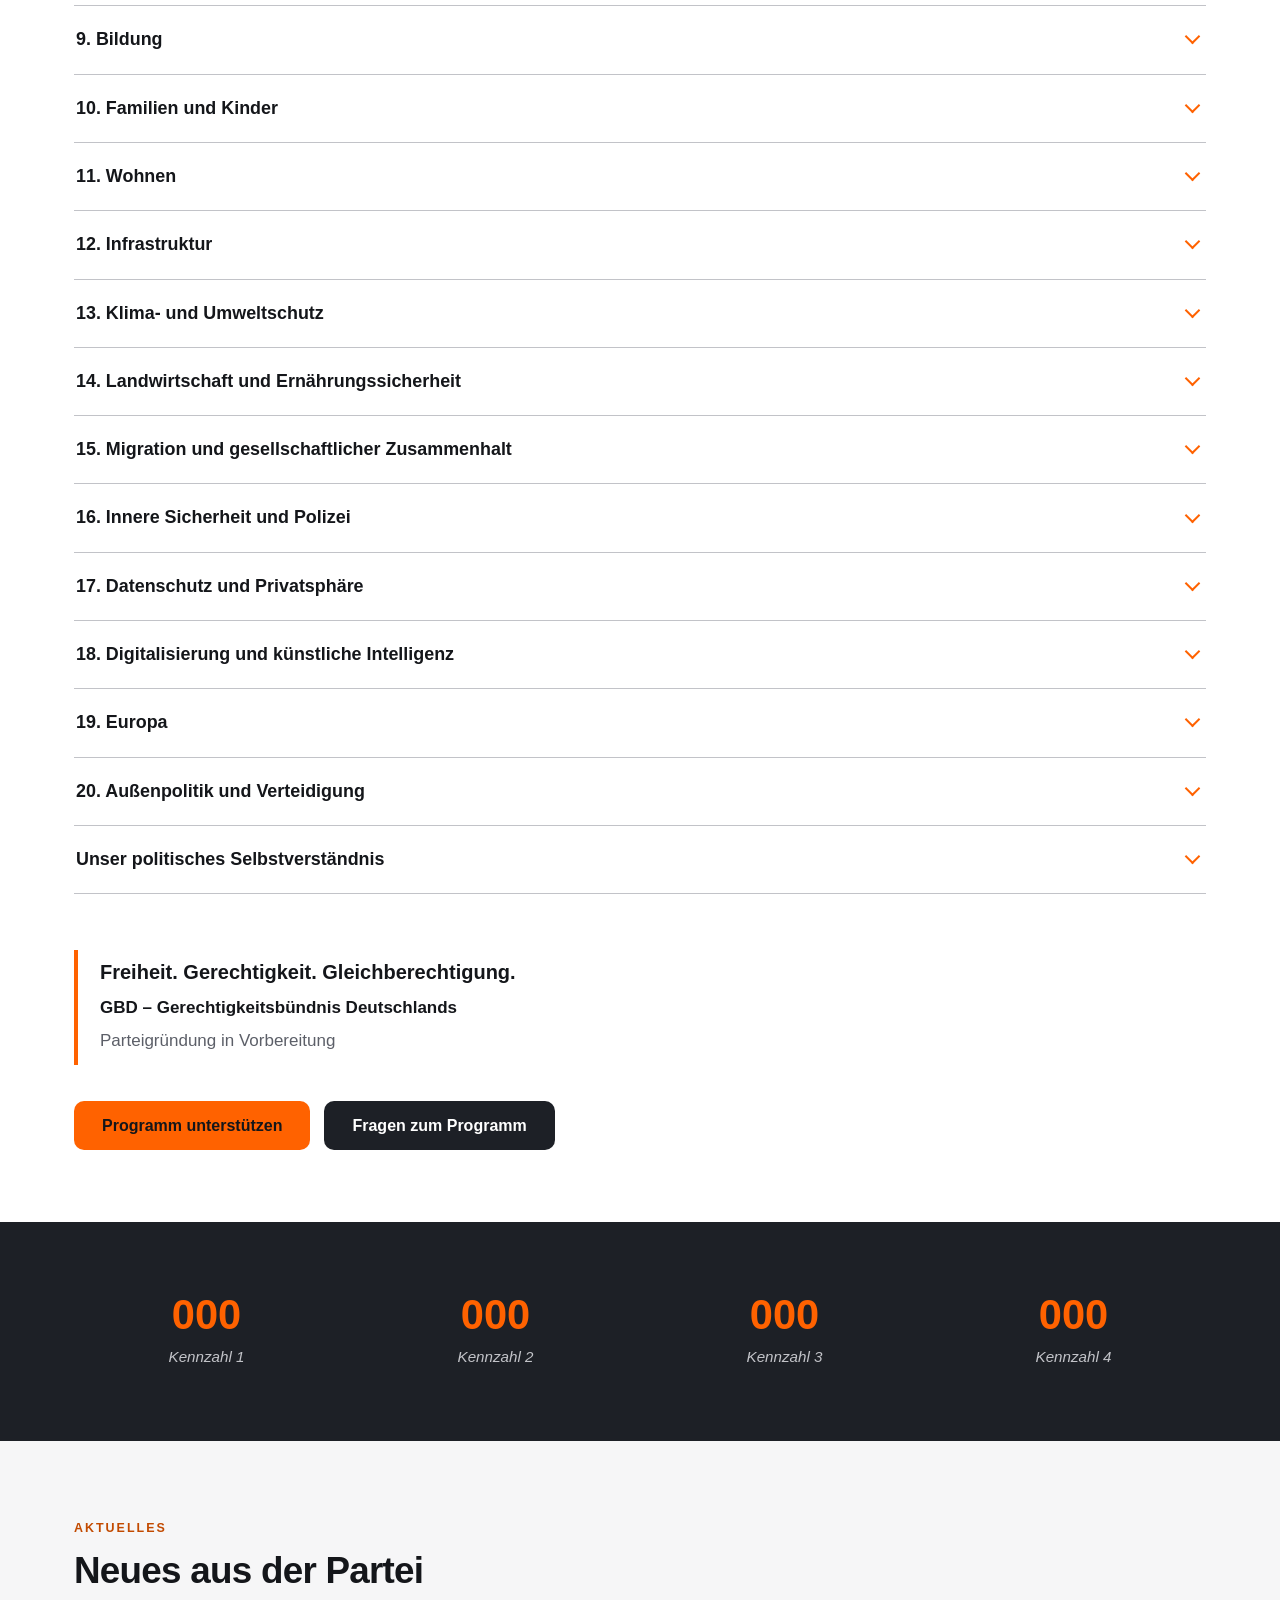
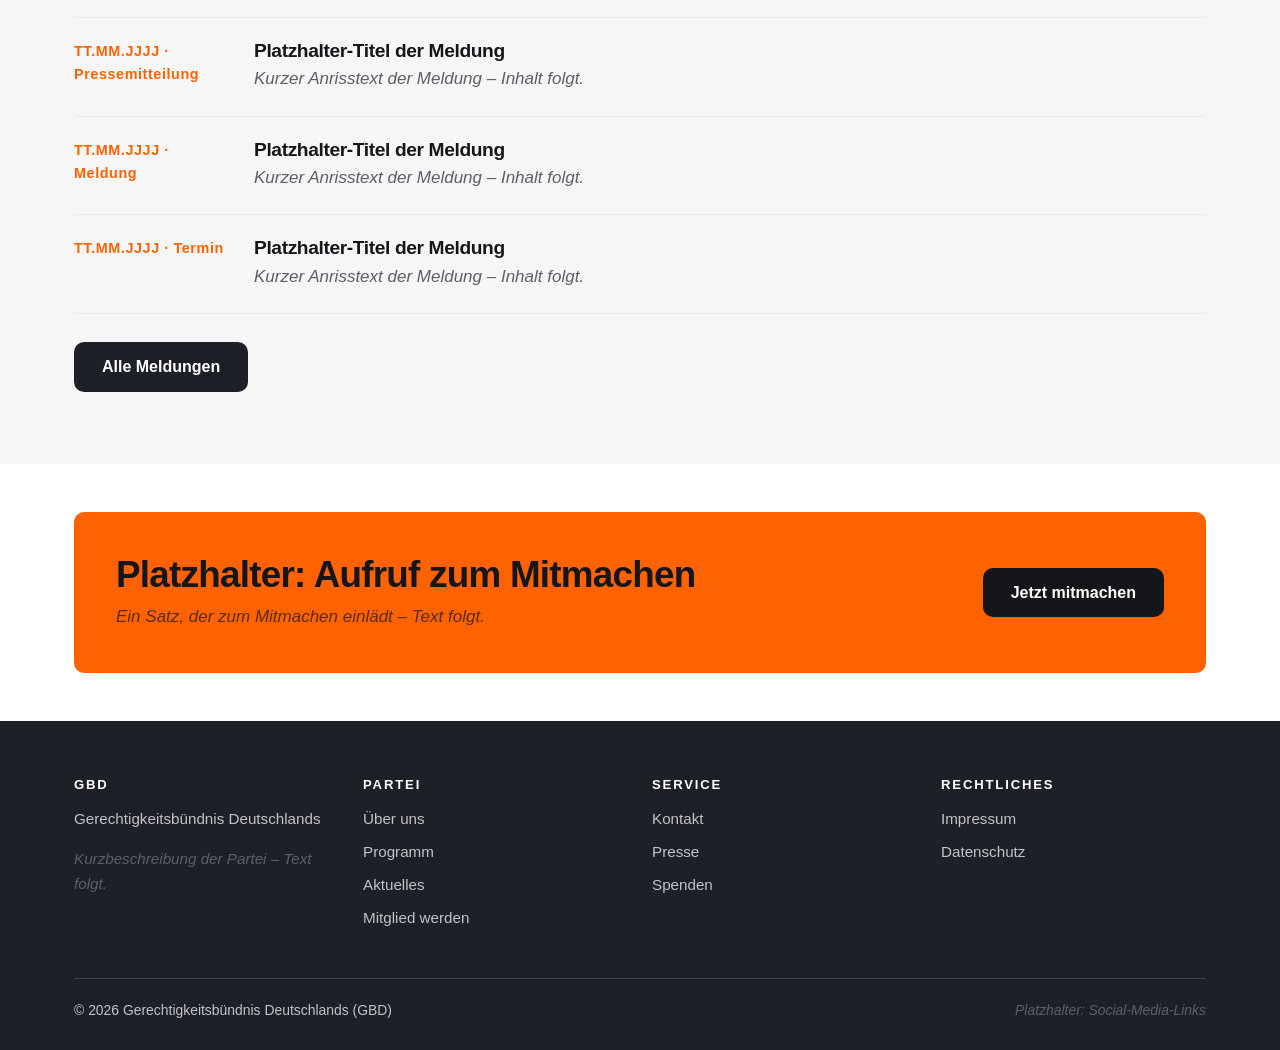
==== commit 08b11e0a: "Erscheinungsbild auf das neue Logo umstellen Die Partei tritt jetzt in Orange (#ff6200) auf weißem G" ====
--- a/index.html
+++ b/index.html
@@ -5,11 +5,11 @@
 <meta name="viewport" content="width=device-width, initial-scale=1">
 <title>Startseite | GBD – Gerechtigkeitsbündnis Deutschlands</title>
 <meta name="description" content="Offizielle Website des Gerechtigkeitsbündnisses Deutschlands (GBD).">
-<meta name="theme-color" content="#0b1170">
+<meta name="theme-color" content="#ffffff">
 <link rel="icon" href="assets/img/gbd-logo.png">
 <link rel="apple-touch-icon" href="assets/img/gbd-logo.png">
 <link rel="manifest" href="site.webmanifest">
-<link rel="stylesheet" href="assets/css/style.css?v=20260904g">
+<link rel="stylesheet" href="assets/css/style.css?v=20260905a">
 </head>
 <body data-page="start">
 <a class="skip-link" href="#inhalt">Zum Inhalt springen</a>
@@ -336,12 +336,12 @@
 
     <div class="btn-row" style="margin-top:36px">
       <a class="btn btn--primary" href="mitmachen.html">Programm unterstützen</a>
-      <a class="btn btn--navy" href="kontakt.html">Fragen zum Programm</a>
+      <a class="btn btn--dark" href="kontakt.html">Fragen zum Programm</a>
     </div>
   </div>
 </section>
 
-<section class="section section--navy">
+<section class="section section--dark">
   <div class="container">
     <div class="grid grid--4">
       <div class="stat"><div class="stat__value">000</div><div class="stat__label placeholder">Kennzahl 1</div></div>
@@ -380,7 +380,7 @@
       </li>
     </ul>
     <div class="btn-row" style="margin-top:28px">
-      <a class="btn btn--navy" href="aktuelles.html">Alle Meldungen</a>
+      <a class="btn btn--dark" href="aktuelles.html">Alle Meldungen</a>
     </div>
   </div>
 </section>
@@ -439,6 +439,6 @@
   </div>
 </footer>
 
-<script src="assets/js/main.js?v=20260904g"></script>
+<script src="assets/js/main.js?v=20260905a"></script>
 </body>
 </html>
--- a/assets/css/style.css
+++ b/assets/css/style.css
@@ -5,26 +5,26 @@
 
 :root {
   /* Markenfarben */
-  --navy: #0b1170;
-  --navy-dark: #070b4a;
-  --navy-light: #151d8f;
-  --red: #ff1212;
-  --red-dark: #d10000;
+  --orange: #ff6200;        /* Orange des Parteilogos */
+  --orange-dark: #c24a00;   /* dunkler: für Schrift auf hellem Grund, ausreichend kontraststark */
+  --graphite: #1d2026;      /* dunkle Flächen */
+  --graphite-dark: #121419;
+  --graphite-light: #2c313a;
 
   /* Neutrale Farben */
   --white: #ffffff;
-  --paper: #f5f6fb;
-  --grey-100: #e6e8f2;
-  --grey-300: #b9bdd2;
-  --grey-600: #5a5f7a;
-  --ink: #14172b;
+  --paper: #f6f6f7;
+  --grey-100: #e7e7ea;
+  --grey-300: #c2c3c8;
+  --grey-600: #5c5f68;
+  --ink: #14161a;
 
   /* Layout */
   --maxw: 1180px;
   --gutter: 24px;
   --radius: 10px;
-  --shadow: 0 6px 24px rgba(7, 11, 74, .10);
-  --shadow-lg: 0 14px 40px rgba(7, 11, 74, .16);
+  --shadow: 0 6px 24px rgba(18, 20, 25, .08);
+  --shadow-lg: 0 14px 40px rgba(18, 20, 25, .14);
 
   /* Typografie */
   --font: "Inter", "Helvetica Neue", Helvetica, Arial, sans-serif;
@@ -46,7 +46,7 @@
 
 img { max-width: 100%; display: block; }
 
-a { color: var(--navy); text-decoration: none; }
+a { color: var(--orange-dark); text-decoration: none; }
 a:hover { text-decoration: underline; }
 
 h1, h2, h3, h4 {
@@ -70,12 +70,12 @@
 /* Hilfsklassen ----------------------------------------------------------- */
 .section { padding: 72px 0; }
 .section--tight { padding: 48px 0; }
-.section--navy { background: var(--navy); color: var(--white); }
-.section--navy a { color: var(--white); }
+.section--dark { background: var(--graphite); color: var(--white); }
+.section--dark a { color: var(--white); }
 .section--paper { background: var(--paper); }
 .text-center { text-align: center; }
 .lead { font-size: 1.15rem; color: var(--grey-600); max-width: 62ch; }
-.section--navy .lead { color: var(--grey-300); }
+.section--dark .lead { color: var(--grey-300); }
 .mx-auto { margin-inline: auto; }
 .placeholder { color: var(--grey-600); font-style: italic; }
 .visually-hidden {
@@ -89,10 +89,10 @@
   font-weight: 700;
   letter-spacing: .16em;
   text-transform: uppercase;
-  color: var(--red);
+  color: var(--orange-dark);
   margin-bottom: .75rem;
 }
-.section--navy .eyebrow { color: var(--red); }
+.section--dark .eyebrow { color: var(--orange); }
 
 /* Buttons ---------------------------------------------------------------- */
 .btn {
@@ -107,10 +107,10 @@
   transition: background-color .15s ease, color .15s ease, border-color .15s ease, transform .1s ease;
 }
 .btn:hover { text-decoration: none; transform: translateY(-1px); }
-.btn--primary { background: var(--red); color: var(--white); }
-.btn--primary:hover { background: var(--red-dark); color: var(--white); }
-.btn--navy { background: var(--navy); color: var(--white); }
-.btn--navy:hover { background: var(--navy-light); color: var(--white); }
+.btn--primary { background: var(--orange); color: var(--ink); }
+.btn--primary:hover { background: var(--orange-dark); color: var(--white); }
+.btn--dark { background: var(--graphite); color: var(--white); }
+.btn--dark:hover { background: var(--graphite-light); color: var(--white); }
 .btn--ghost { border-color: currentColor; color: inherit; background: transparent; }
 .btn--ghost:hover { background: rgba(255, 255, 255, .12); }
 .section--paper .btn--ghost:hover,
@@ -124,8 +124,9 @@
   position: sticky;
   top: 0;
   z-index: 50;
-  background: var(--navy);
-  color: var(--white);
+  background: var(--white);
+  color: var(--ink);
+  border-bottom: 1px solid var(--grey-100);
 }
 .site-header .container {
   display: flex;
@@ -146,9 +147,9 @@
   margin-left: auto;
   display: none;
   background: transparent;
-  border: 2px solid rgba(255, 255, 255, .4);
+  border: 2px solid var(--grey-300);
   border-radius: 8px;
-  color: var(--white);
+  color: var(--ink);
   padding: 8px 12px;
   font-size: .95rem;
   font-weight: 700;
@@ -167,19 +168,20 @@
 .main-nav a {
   display: block;
   padding: 10px 12px;
-  color: var(--white);
+  color: var(--ink);
   font-size: .95rem;
   font-weight: 600;
   border-radius: 8px;
 }
-.main-nav a:hover { background: rgba(255, 255, 255, .12); text-decoration: none; }
-.main-nav a[aria-current="page"] { color: var(--red); }
+.main-nav a:hover { background: rgba(20, 22, 26, .07); text-decoration: none; }
+.main-nav a[aria-current="page"] { color: var(--orange-dark); }
 .main-nav .nav-cta a {
-  background: var(--red);
+  background: var(--orange);
+  color: var(--ink);
   margin-left: 8px;
 }
-.main-nav .nav-cta a:hover { background: var(--red-dark); }
-.main-nav .nav-cta a[aria-current="page"] { color: var(--white); background: var(--red-dark); }
+.main-nav .nav-cta a:hover { background: var(--orange-dark); color: var(--white); }
+.main-nav .nav-cta a[aria-current="page"] { color: var(--white); background: var(--orange-dark); }
 
 @media (max-width: 940px) {
   .nav-toggle { display: block; }
@@ -189,8 +191,9 @@
     top: 100%;
     left: 0;
     right: 0;
-    background: var(--navy-dark);
-    border-bottom: 1px solid rgba(255, 255, 255, .22);
+    background: var(--white);
+    border-bottom: 1px solid var(--grey-100);
+    box-shadow: var(--shadow);
     padding: 12px var(--gutter) 20px;
   }
   .main-nav.is-open { display: block; }
@@ -201,8 +204,8 @@
 
 /* Hero ------------------------------------------------------------------- */
 .hero {
-  background: linear-gradient(160deg, var(--navy) 0%, var(--navy-dark) 100%);
-  color: var(--white);
+  background: var(--white);
+  color: var(--ink);
   padding: 84px 0 92px;
 }
 .hero__grid {
@@ -212,8 +215,8 @@
   align-items: center;
 }
 .hero h1 { margin-bottom: .35em; }
-.hero h1 span { color: var(--red); }
-.hero__lead { font-size: 1.2rem; color: var(--grey-300); max-width: 52ch; }
+.hero h1 span { color: var(--orange); }
+.hero__lead { font-size: 1.2rem; color: var(--grey-600); max-width: 52ch; }
 .hero .btn-row { margin-top: 26px; }
 .hero__figure { padding: 0 8px; }
 .hero__figure img { width: 100%; max-width: 420px; margin-inline: auto; }
@@ -249,17 +252,17 @@
   font-size: .8rem;
   font-weight: 800;
   letter-spacing: .12em;
-  color: var(--red);
+  color: var(--orange);
 }
 .card h3 { margin-bottom: .25em; }
 .card p { color: var(--grey-600); margin-bottom: 0; }
-.card__link { margin-top: auto; padding-top: 14px; font-weight: 700; color: var(--red); }
-
-.card--link:hover { border-color: var(--red); }
+.card__link { margin-top: auto; padding-top: 14px; font-weight: 700; color: var(--orange); }
+
+.card--link:hover { border-color: var(--orange); }
 
 /* Kennzahlen ------------------------------------------------------------- */
 .stat { text-align: center; }
-.stat__value { font-size: 2.6rem; font-weight: 800; color: var(--red); line-height: 1; }
+.stat__value { font-size: 2.6rem; font-weight: 800; color: var(--orange); line-height: 1; }
 .stat__label { color: var(--grey-300); font-size: .95rem; margin-top: 8px; }
 
 /* Beitrags-/Terminliste -------------------------------------------------- */
@@ -272,7 +275,7 @@
   gap: 20px;
 }
 .list > li:last-child { border-bottom: 1px solid var(--grey-100); }
-.list__meta { color: var(--red); font-weight: 700; font-size: .9rem; letter-spacing: .04em; }
+.list__meta { color: var(--orange); font-weight: 700; font-size: .9rem; letter-spacing: .04em; }
 .list h3 { margin-bottom: .2em; }
 .list p { color: var(--grey-600); margin-bottom: 0; }
 @media (max-width: 620px) { .list > li { grid-template-columns: 1fr; gap: 6px; } }
@@ -290,17 +293,16 @@
   margin-bottom: 14px;
 }
 .person__name { font-weight: 800; }
-.person__role { color: var(--red); font-size: .9rem; font-weight: 600; }
+.person__role { color: var(--orange); font-size: .9rem; font-weight: 600; }
 
 /* Inhaltsseiten ---------------------------------------------------------- */
 .page-head {
-  background: var(--navy);
+  background: var(--graphite);
   color: var(--white);
   padding: 60px 0;
-  border-bottom: 3px solid var(--red);
 }
 .page-head p { color: var(--grey-300); max-width: 62ch; margin-bottom: 0; }
-.page-head .placeholder, .section--navy .placeholder { color: var(--grey-300); }
+.page-head .placeholder, .section--dark .placeholder { color: var(--grey-300); }
 
 .prose { max-width: 72ch; }
 .prose h2 { margin-top: 1.8em; }
@@ -319,7 +321,7 @@
 .toc {
   position: sticky;
   top: 100px;
-  border-left: 3px solid var(--red);
+  border-left: 3px solid var(--orange);
   padding-left: 16px;
 }
 .toc h2 { font-size: .8rem; letter-spacing: .14em; text-transform: uppercase; color: var(--grey-600); }
@@ -344,14 +346,14 @@
 }
 .field input:focus, .field select:focus, .field textarea:focus {
   outline: 3px solid rgba(255, 18, 18, .3);
-  border-color: var(--red);
+  border-color: var(--orange);
 }
 .field--check { flex-direction: row; align-items: flex-start; gap: 10px; }
 .field--check label { font-weight: 400; font-size: .92rem; }
 .form__note { font-size: .85rem; color: var(--grey-600); }
 
 .form-status {
-  border-left: 4px solid var(--red);
+  border-left: 4px solid var(--orange);
   background: var(--paper);
   padding: 14px 18px;
   border-radius: 6px;
@@ -360,8 +362,8 @@
 
 /* Aufruf-Banner ---------------------------------------------------------- */
 .cta {
-  background: var(--red);
-  color: var(--white);
+  background: var(--orange);
+  color: var(--ink);
   border-radius: var(--radius);
   padding: 42px;
   display: flex;
@@ -372,13 +374,13 @@
 }
 .cta h2 { margin-bottom: .2em; }
 .cta p { margin-bottom: 0; }
-.cta .placeholder { color: rgba(255, 255, 255, .85); }
-.cta .btn { background: var(--white); color: var(--navy); }
-.cta .btn:hover { background: var(--navy); color: var(--white); }
+.cta .placeholder { color: rgba(20, 22, 26, .7); }
+.cta .btn { background: var(--ink); color: var(--white); }
+.cta .btn:hover { background: var(--white); color: var(--ink); }
 
 /* Fußbereich ------------------------------------------------------------- */
 .site-footer {
-  background: var(--navy-dark);
+  background: var(--graphite);
   color: var(--grey-300);
   padding: 56px 0 28px;
   font-size: .95rem;
@@ -430,11 +432,11 @@
   padding: 22px 2px;
   cursor: pointer;
   list-style: none;
-  color: var(--navy);
+  color: var(--ink);
 }
 .topic > summary::-webkit-details-marker { display: none; }
 @media (hover: hover) {
-  .topic > summary:hover .topic__title { color: var(--red); }
+  .topic > summary:hover .topic__title { color: var(--orange-dark); }
 }
 .topic > summary:focus-visible {
   outline: 3px solid rgba(255, 18, 18, .45);
@@ -447,15 +449,15 @@
   line-height: 1.3;
   transition: color .15s ease;
 }
-.topic[open] .topic__title { color: var(--red); }
+.topic[open] .topic__title { color: var(--orange-dark); }
 
 .topic__chevron {
   flex: none;
   width: 11px;
   height: 11px;
   margin-right: 6px;
-  border-right: 2.5px solid var(--red);
-  border-bottom: 2.5px solid var(--red);
+  border-right: 2.5px solid var(--orange);
+  border-bottom: 2.5px solid var(--orange);
   transform: translateY(-3px) rotate(45deg);
   transition: transform .2s ease;
 }
@@ -470,11 +472,11 @@
 
 .programm-schluss {
   margin-top: 56px;
-  border-left: 4px solid var(--red);
+  border-left: 4px solid var(--orange);
   padding: 6px 0 6px 22px;
 }
 .programm-schluss p { margin-bottom: .25em; }
-.programm-schluss__claim { font-size: 1.25rem; font-weight: 800; color: var(--navy); }
+.programm-schluss__claim { font-size: 1.25rem; font-weight: 800; color: var(--ink); }
 .programm-schluss__name { font-weight: 700; }
 .programm-schluss__hinweis { color: var(--grey-600); margin-bottom: 0; }
 
@@ -494,7 +496,7 @@
   position: absolute;
   left: -9999px;
   top: 0;
-  background: var(--red);
+  background: var(--orange);
   color: var(--white);
   padding: 12px 18px;
   z-index: 100;
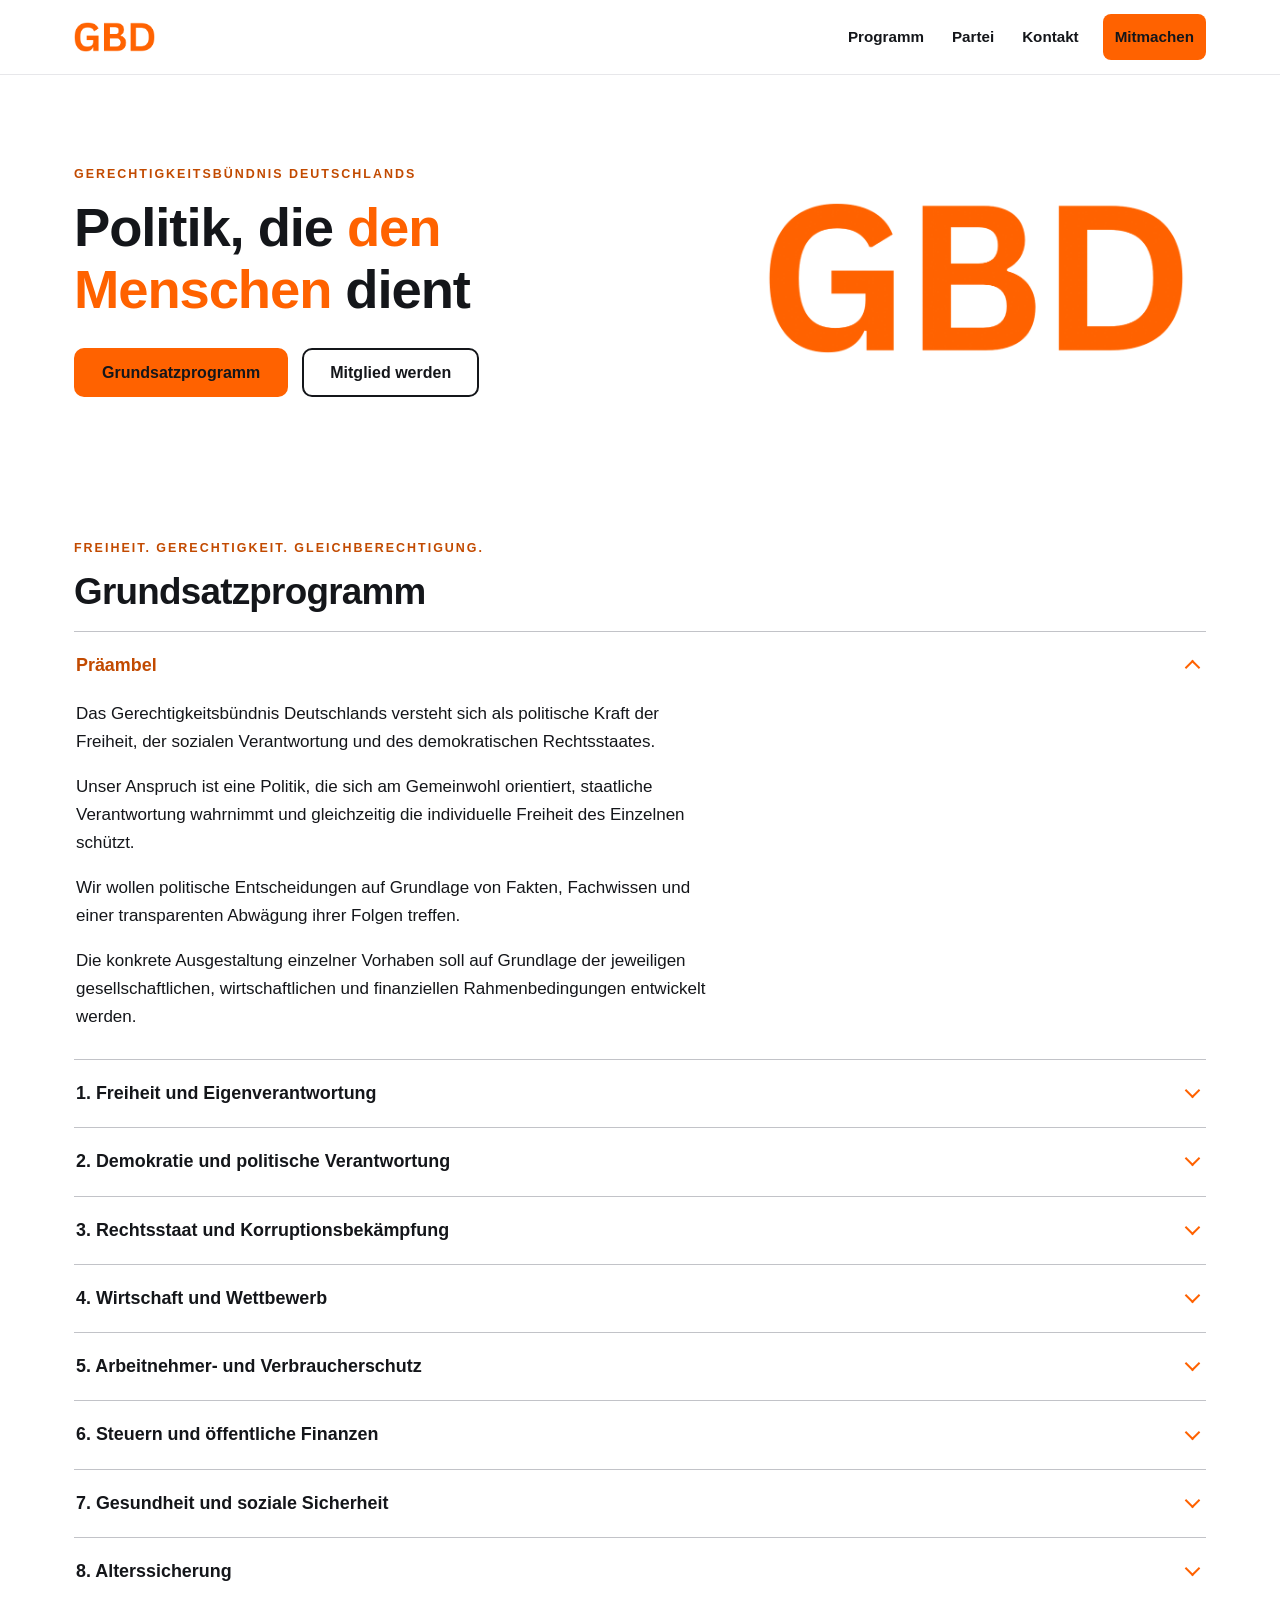
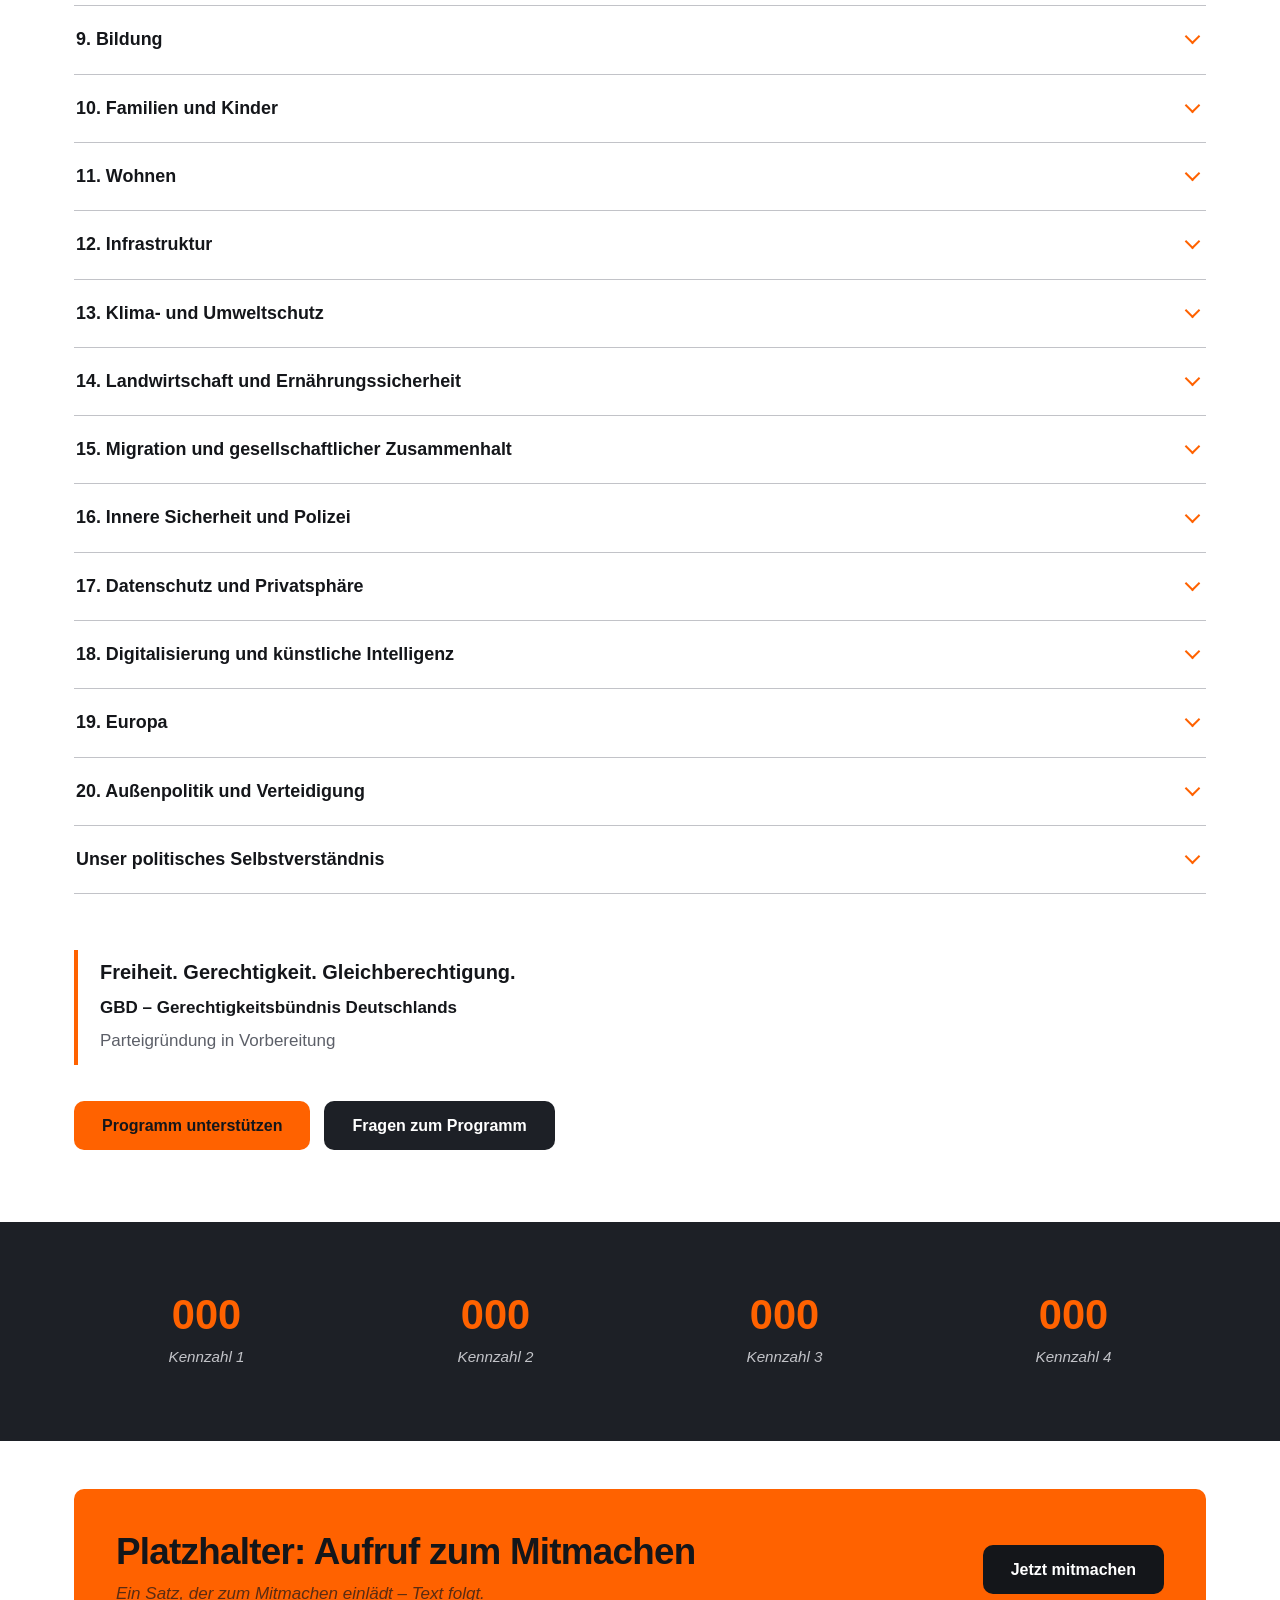
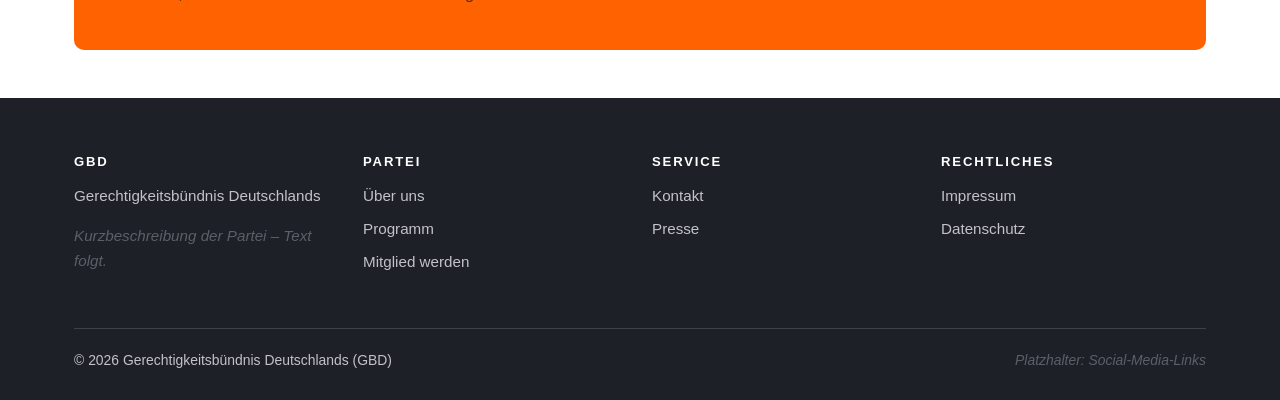
==== commit 15e811e6: "Bereich Aktuelles und Spendenoption entfernen Es gibt derzeit keine Meldungen und keine Spendenmögli" ====
--- a/index.html
+++ b/index.html
@@ -6,10 +6,10 @@
 <title>Startseite | GBD – Gerechtigkeitsbündnis Deutschlands</title>
 <meta name="description" content="Offizielle Website des Gerechtigkeitsbündnisses Deutschlands (GBD).">
 <meta name="theme-color" content="#ffffff">
-<link rel="icon" href="assets/img/gbd-logo.png">
-<link rel="apple-touch-icon" href="assets/img/gbd-logo.png">
+<link rel="icon" href="assets/img/gbd-icon.png">
+<link rel="apple-touch-icon" sizes="180x180" href="assets/img/gbd-icon-180.png">
 <link rel="manifest" href="site.webmanifest">
-<link rel="stylesheet" href="assets/css/style.css?v=20260905a">
+<link rel="stylesheet" href="assets/css/style.css?v=20260905c">
 </head>
 <body data-page="start">
 <a class="skip-link" href="#inhalt">Zum Inhalt springen</a>
@@ -26,7 +26,6 @@
       <ul>
           <li><a href="#grundsatzprogramm" data-nav="programm">Programm</a></li>
           <li><a href="partei.html" data-nav="partei">Partei</a></li>
-          <li><a href="aktuelles.html" data-nav="aktuelles">Aktuelles</a></li>
           <li><a href="kontakt.html" data-nav="kontakt">Kontakt</a></li>
           <li class="nav-cta"><a href="mitmachen.html" data-nav="mitmachen">Mitmachen</a></li>
       </ul>
@@ -352,39 +351,6 @@
   </div>
 </section>
 
-<section class="section section--paper">
-  <div class="container">
-    <span class="eyebrow">Aktuelles</span>
-    <h2>Neues aus der Partei</h2>
-    <ul class="list" style="margin-top:24px">
-      <li>
-        <div class="list__meta">TT.MM.JJJJ &middot; Pressemitteilung</div>
-        <div>
-          <h3>Platzhalter-Titel der Meldung</h3>
-          <p class="placeholder">Kurzer Anrisstext der Meldung – Inhalt folgt.</p>
-        </div>
-      </li>
-      <li>
-        <div class="list__meta">TT.MM.JJJJ &middot; Meldung</div>
-        <div>
-          <h3>Platzhalter-Titel der Meldung</h3>
-          <p class="placeholder">Kurzer Anrisstext der Meldung – Inhalt folgt.</p>
-        </div>
-      </li>
-      <li>
-        <div class="list__meta">TT.MM.JJJJ &middot; Termin</div>
-        <div>
-          <h3>Platzhalter-Titel der Meldung</h3>
-          <p class="placeholder">Kurzer Anrisstext der Meldung – Inhalt folgt.</p>
-        </div>
-      </li>
-    </ul>
-    <div class="btn-row" style="margin-top:28px">
-      <a class="btn btn--dark" href="aktuelles.html">Alle Meldungen</a>
-    </div>
-  </div>
-</section>
-
 <section class="section--tight section">
   <div class="container">
     <div class="cta">
@@ -412,7 +378,6 @@
         <ul>
           <li><a href="partei.html">Über uns</a></li>
           <li><a href="#grundsatzprogramm">Programm</a></li>
-          <li><a href="aktuelles.html">Aktuelles</a></li>
           <li><a href="mitmachen.html">Mitglied werden</a></li>
         </ul>
       </div>
@@ -421,7 +386,6 @@
         <ul>
           <li><a href="kontakt.html">Kontakt</a></li>
           <li><a href="kontakt.html#presse">Presse</a></li>
-          <li><a href="mitmachen.html#spenden">Spenden</a></li>
         </ul>
       </div>
       <div>
@@ -439,6 +403,6 @@
   </div>
 </footer>
 
-<script src="assets/js/main.js?v=20260905a"></script>
+<script src="assets/js/main.js?v=20260905c"></script>
 </body>
 </html>
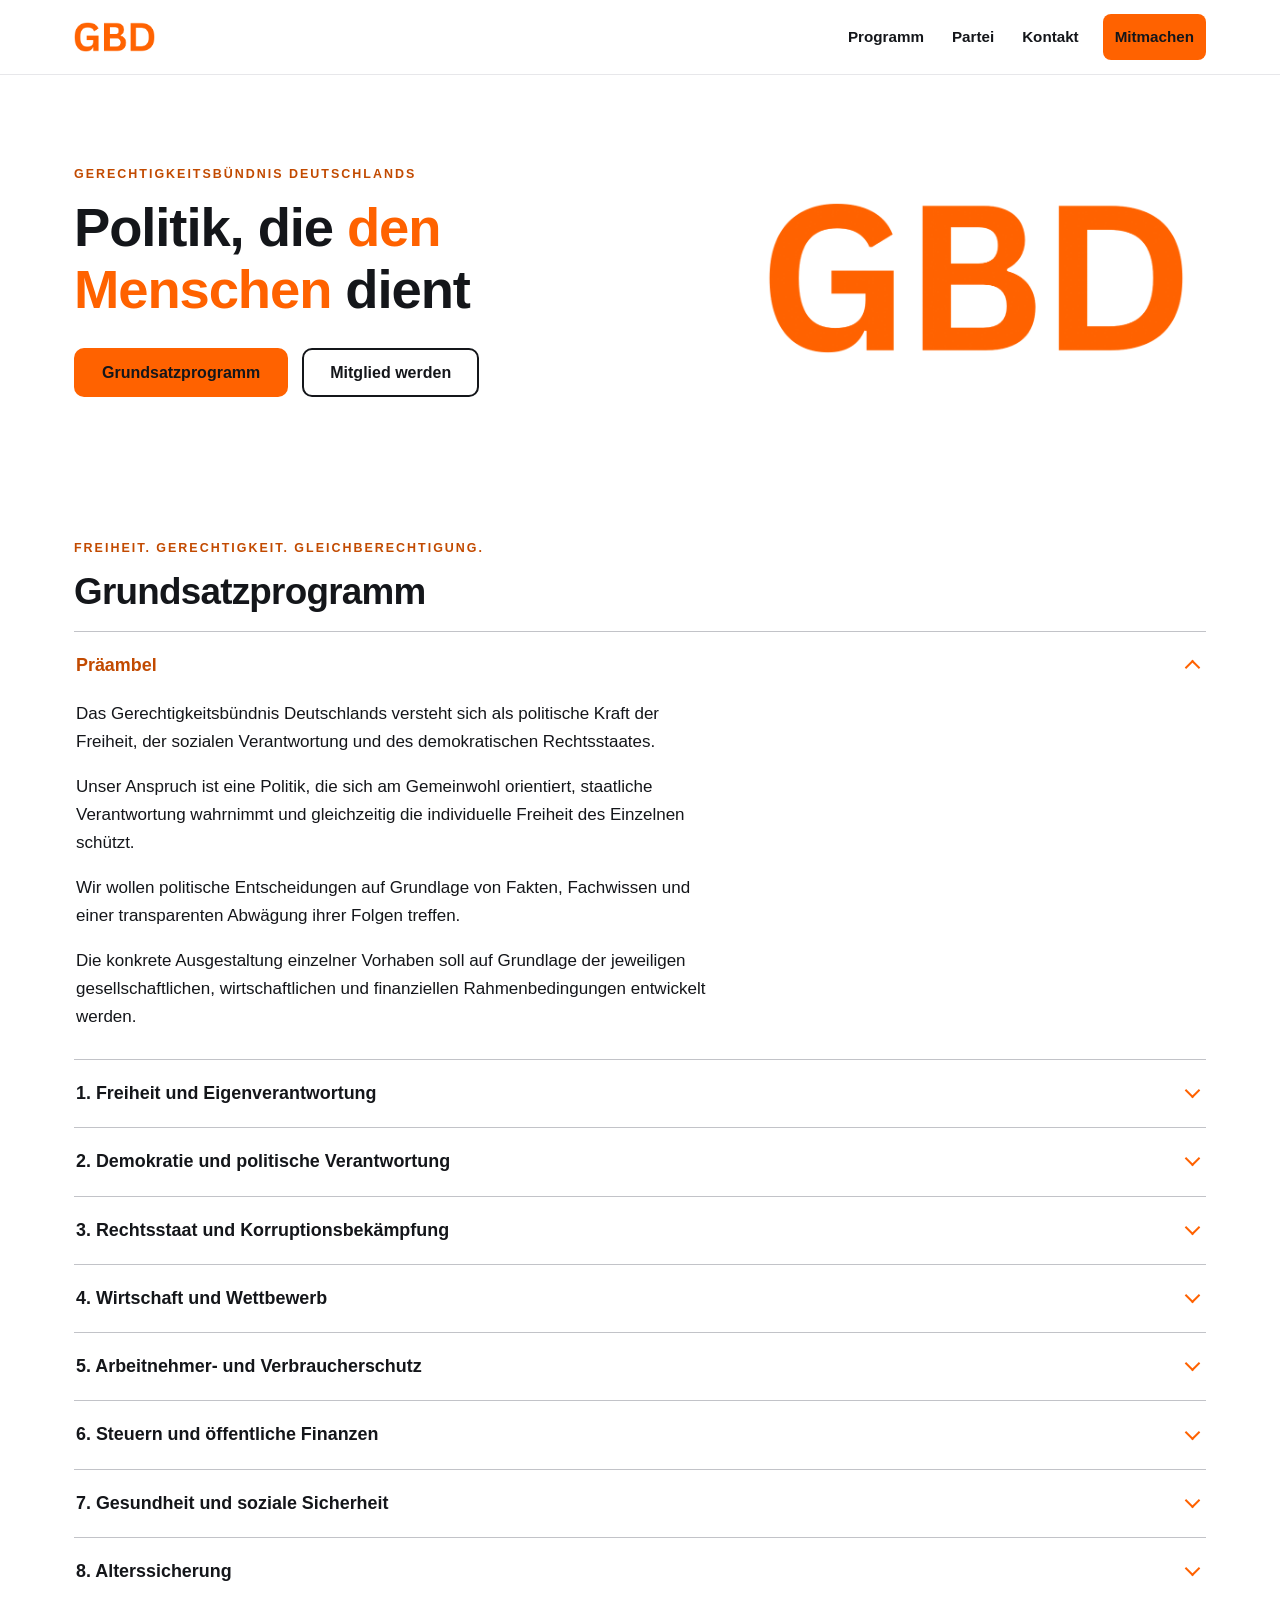
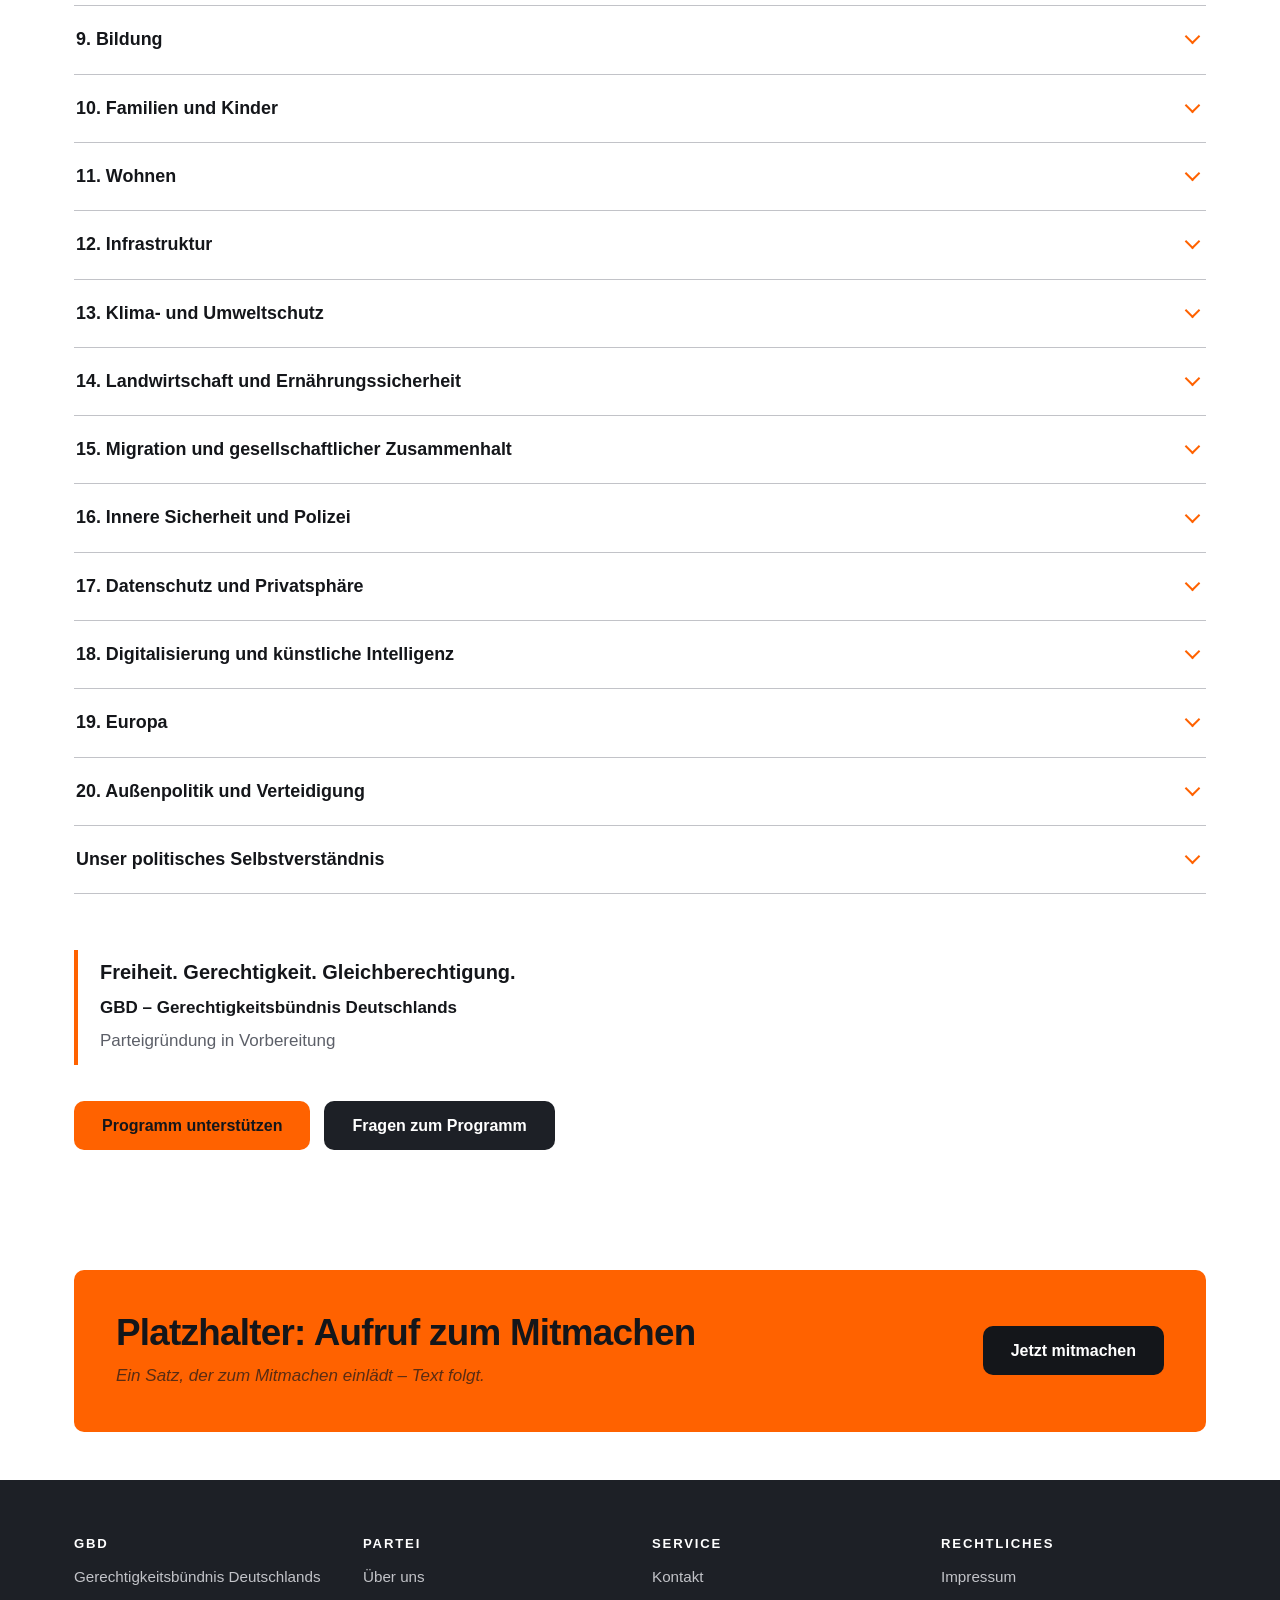
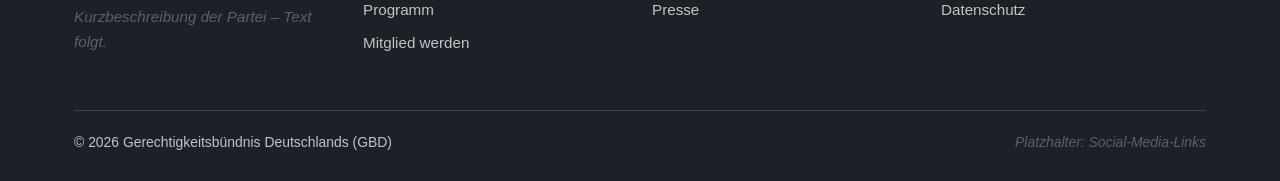
==== commit d5524597: "Kennzahlenband von der Startseite entfernen Die vier Kennzahlen waren reine Platzhalter (000). Der A" ====
--- a/index.html
+++ b/index.html
@@ -9,7 +9,7 @@
 <link rel="icon" href="assets/img/gbd-icon.png">
 <link rel="apple-touch-icon" sizes="180x180" href="assets/img/gbd-icon-180.png">
 <link rel="manifest" href="site.webmanifest">
-<link rel="stylesheet" href="assets/css/style.css?v=20260905c">
+<link rel="stylesheet" href="assets/css/style.css?v=20260905d">
 </head>
 <body data-page="start">
 <a class="skip-link" href="#inhalt">Zum Inhalt springen</a>
@@ -340,17 +340,6 @@
   </div>
 </section>
 
-<section class="section section--dark">
-  <div class="container">
-    <div class="grid grid--4">
-      <div class="stat"><div class="stat__value">000</div><div class="stat__label placeholder">Kennzahl 1</div></div>
-      <div class="stat"><div class="stat__value">000</div><div class="stat__label placeholder">Kennzahl 2</div></div>
-      <div class="stat"><div class="stat__value">000</div><div class="stat__label placeholder">Kennzahl 3</div></div>
-      <div class="stat"><div class="stat__value">000</div><div class="stat__label placeholder">Kennzahl 4</div></div>
-    </div>
-  </div>
-</section>
-
 <section class="section--tight section">
   <div class="container">
     <div class="cta">
@@ -403,6 +392,6 @@
   </div>
 </footer>
 
-<script src="assets/js/main.js?v=20260905c"></script>
+<script src="assets/js/main.js?v=20260905d"></script>
 </body>
 </html>
--- a/assets/css/style.css
+++ b/assets/css/style.css
@@ -70,12 +70,9 @@
 /* Hilfsklassen ----------------------------------------------------------- */
 .section { padding: 72px 0; }
 .section--tight { padding: 48px 0; }
-.section--dark { background: var(--graphite); color: var(--white); }
-.section--dark a { color: var(--white); }
 .section--paper { background: var(--paper); }
 .text-center { text-align: center; }
 .lead { font-size: 1.15rem; color: var(--grey-600); max-width: 62ch; }
-.section--dark .lead { color: var(--grey-300); }
 .mx-auto { margin-inline: auto; }
 .placeholder { color: var(--grey-600); font-style: italic; }
 .visually-hidden {
@@ -92,7 +89,6 @@
   color: var(--orange-dark);
   margin-bottom: .75rem;
 }
-.section--dark .eyebrow { color: var(--orange); }
 
 /* Buttons ---------------------------------------------------------------- */
 .btn {
@@ -260,11 +256,6 @@
 
 .card--link:hover { border-color: var(--orange); }
 
-/* Kennzahlen ------------------------------------------------------------- */
-.stat { text-align: center; }
-.stat__value { font-size: 2.6rem; font-weight: 800; color: var(--orange); line-height: 1; }
-.stat__label { color: var(--grey-300); font-size: .95rem; margin-top: 8px; }
-
 /* Beitrags-/Terminliste -------------------------------------------------- */
 .list { list-style: none; margin: 0; padding: 0; }
 .list > li {
@@ -302,7 +293,7 @@
   padding: 60px 0;
 }
 .page-head p { color: var(--grey-300); max-width: 62ch; margin-bottom: 0; }
-.page-head .placeholder, .section--dark .placeholder { color: var(--grey-300); }
+.page-head .placeholder { color: var(--grey-300); }
 
 .prose { max-width: 72ch; }
 .prose h2 { margin-top: 1.8em; }
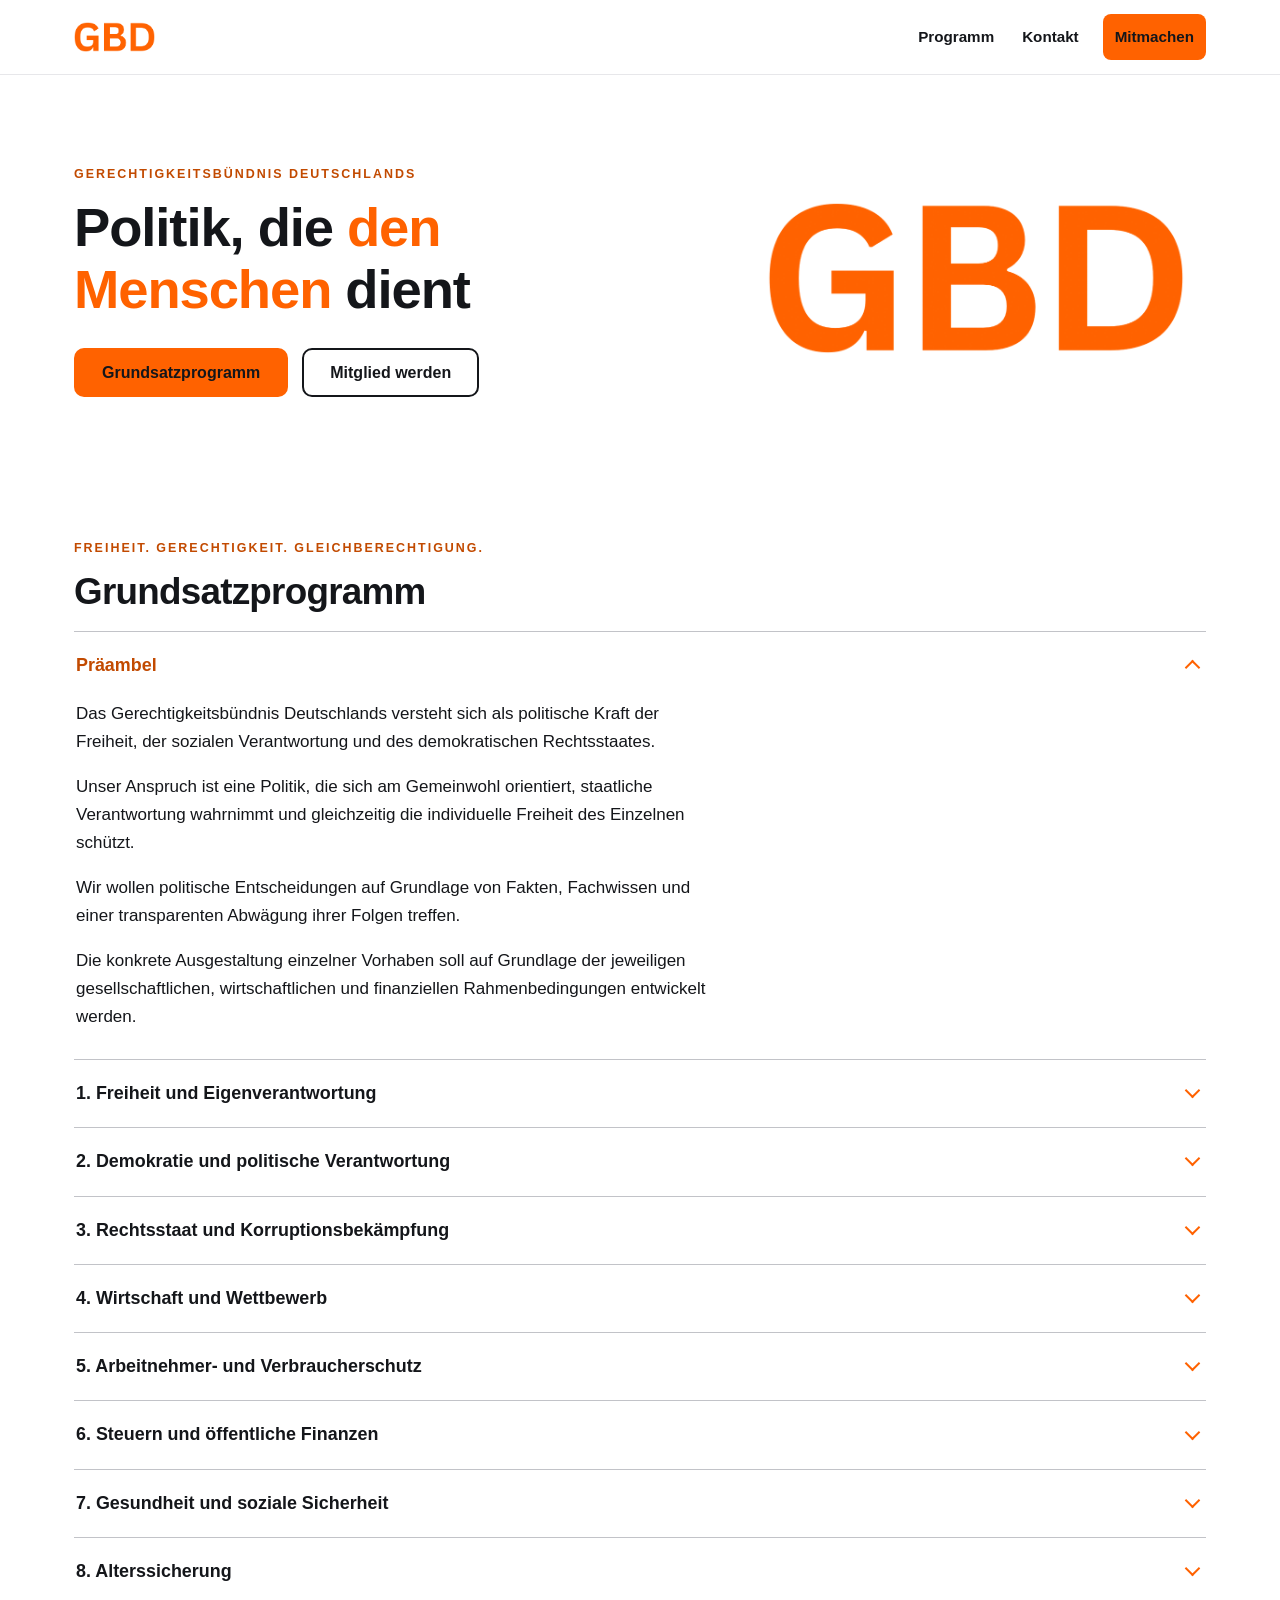
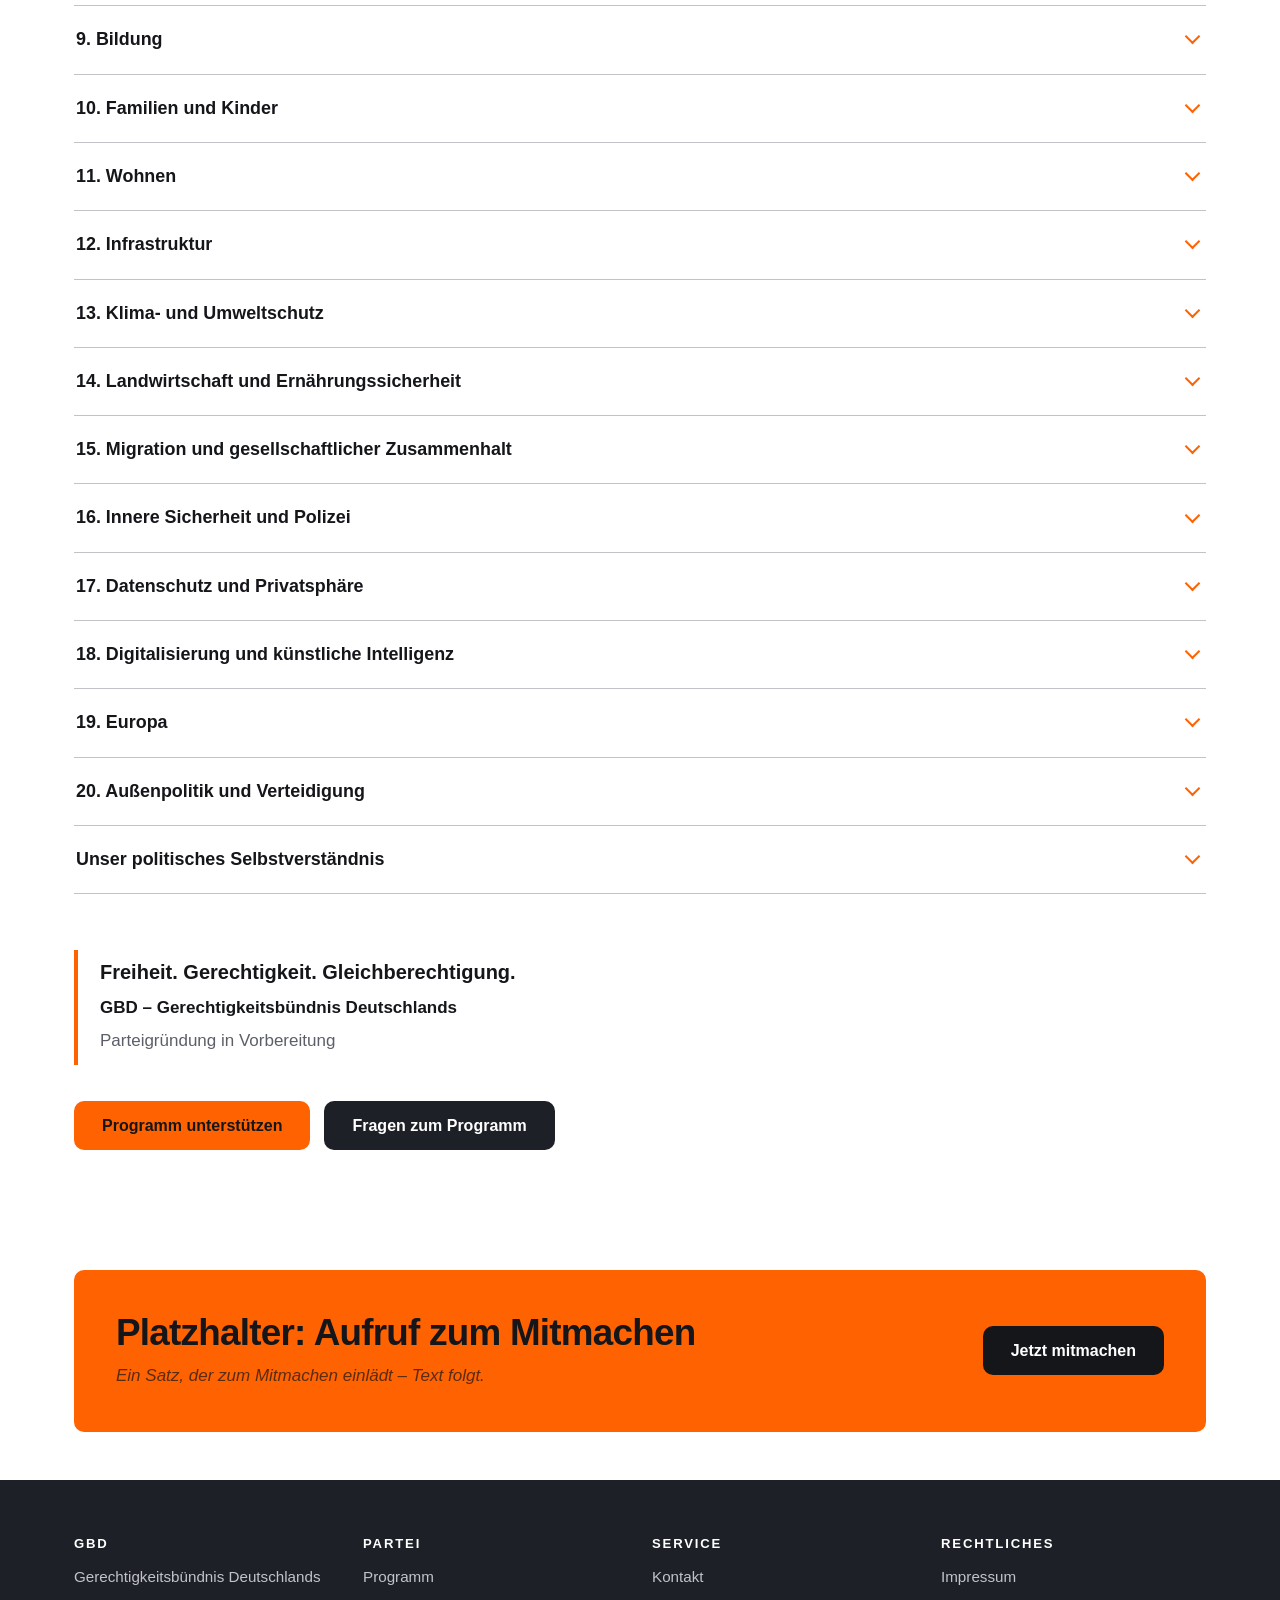
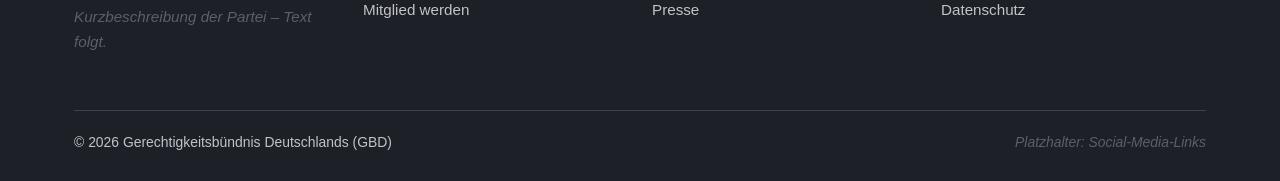
==== commit a67e650a: "Partei-Seite entfernen Die Seite bestand ausschließlich aus Platzhaltern (Selbstverständnis, Vorstan" ====
--- a/index.html
+++ b/index.html
@@ -9,7 +9,7 @@
 <link rel="icon" href="assets/img/gbd-icon.png">
 <link rel="apple-touch-icon" sizes="180x180" href="assets/img/gbd-icon-180.png">
 <link rel="manifest" href="site.webmanifest">
-<link rel="stylesheet" href="assets/css/style.css?v=20260905d">
+<link rel="stylesheet" href="assets/css/style.css?v=20260905e">
 </head>
 <body data-page="start">
 <a class="skip-link" href="#inhalt">Zum Inhalt springen</a>
@@ -25,7 +25,6 @@
     <nav class="main-nav" id="main-nav" aria-label="Hauptnavigation">
       <ul>
           <li><a href="#grundsatzprogramm" data-nav="programm">Programm</a></li>
-          <li><a href="partei.html" data-nav="partei">Partei</a></li>
           <li><a href="kontakt.html" data-nav="kontakt">Kontakt</a></li>
           <li class="nav-cta"><a href="mitmachen.html" data-nav="mitmachen">Mitmachen</a></li>
       </ul>
@@ -365,7 +364,6 @@
       <div>
         <h3>Partei</h3>
         <ul>
-          <li><a href="partei.html">Über uns</a></li>
           <li><a href="#grundsatzprogramm">Programm</a></li>
           <li><a href="mitmachen.html">Mitglied werden</a></li>
         </ul>
@@ -392,6 +390,6 @@
   </div>
 </footer>
 
-<script src="assets/js/main.js?v=20260905d"></script>
+<script src="assets/js/main.js?v=20260905e"></script>
 </body>
 </html>
--- a/assets/css/style.css
+++ b/assets/css/style.css
@@ -254,38 +254,6 @@
 .card p { color: var(--grey-600); margin-bottom: 0; }
 .card__link { margin-top: auto; padding-top: 14px; font-weight: 700; color: var(--orange); }
 
-.card--link:hover { border-color: var(--orange); }
-
-/* Beitrags-/Terminliste -------------------------------------------------- */
-.list { list-style: none; margin: 0; padding: 0; }
-.list > li {
-  border-top: 1px solid var(--grey-100);
-  padding: 22px 0;
-  display: grid;
-  grid-template-columns: 160px 1fr;
-  gap: 20px;
-}
-.list > li:last-child { border-bottom: 1px solid var(--grey-100); }
-.list__meta { color: var(--orange); font-weight: 700; font-size: .9rem; letter-spacing: .04em; }
-.list h3 { margin-bottom: .2em; }
-.list p { color: var(--grey-600); margin-bottom: 0; }
-@media (max-width: 620px) { .list > li { grid-template-columns: 1fr; gap: 6px; } }
-
-/* Personen --------------------------------------------------------------- */
-.person { text-align: center; }
-.person__photo {
-  aspect-ratio: 1 / 1;
-  background: var(--grey-100);
-  border-radius: var(--radius);
-  display: grid;
-  place-items: center;
-  color: var(--grey-600);
-  font-size: .85rem;
-  margin-bottom: 14px;
-}
-.person__name { font-weight: 800; }
-.person__role { color: var(--orange); font-size: .9rem; font-weight: 600; }
-
 /* Inhaltsseiten ---------------------------------------------------------- */
 .page-head {
   background: var(--graphite);
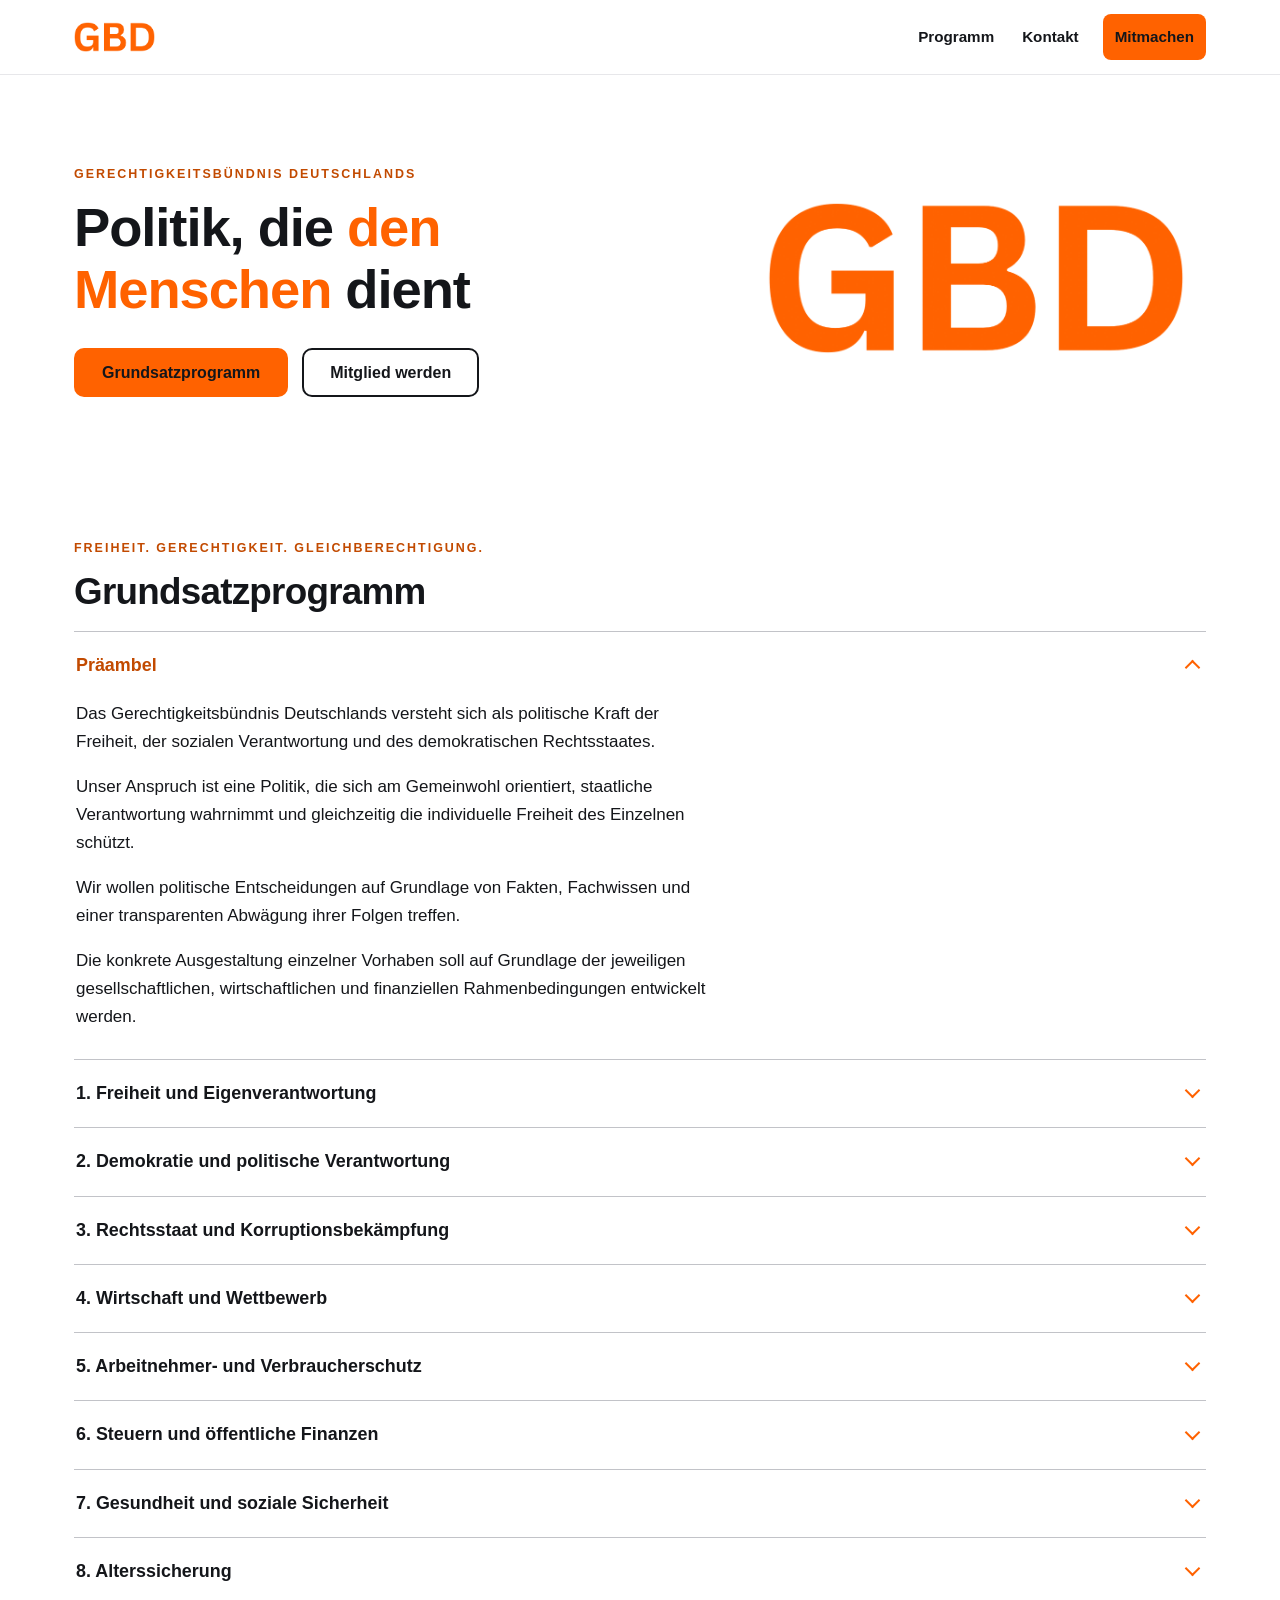
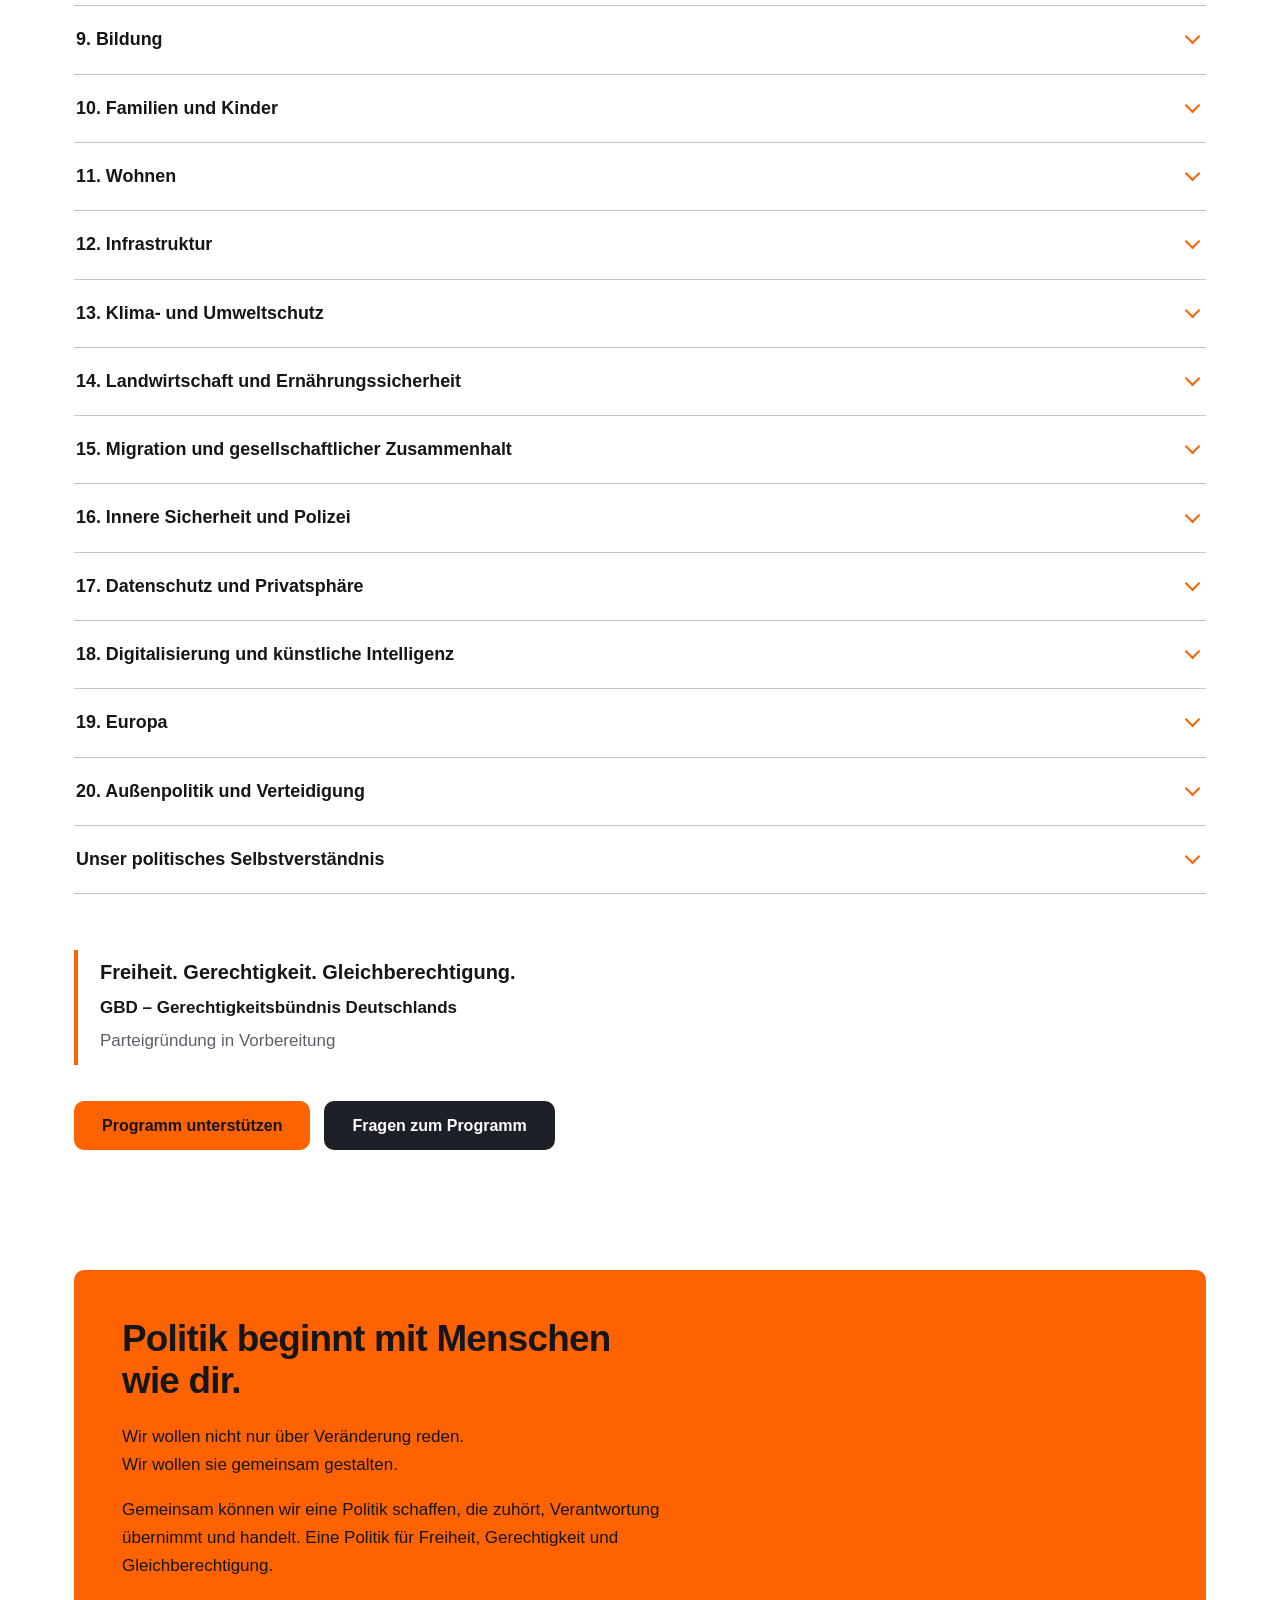
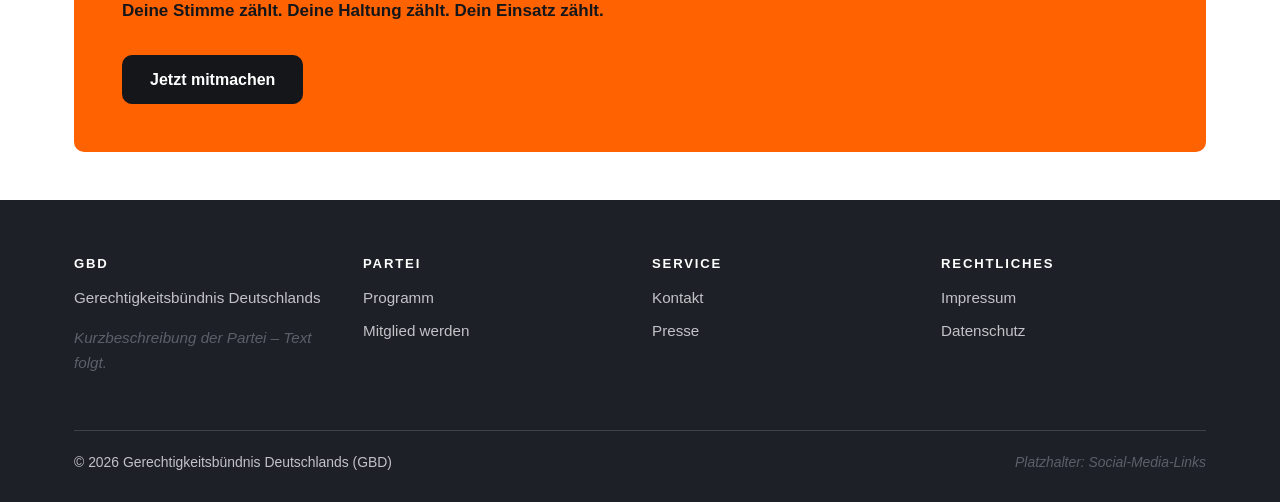
==== commit a8c8ae4f: "Text für den Mitmach-Aufruf einsetzen Der Platzhalter am Ende der Startseite ist durch den vorgegebe" ====
--- a/index.html
+++ b/index.html
@@ -9,7 +9,7 @@
 <link rel="icon" href="assets/img/gbd-icon.png">
 <link rel="apple-touch-icon" sizes="180x180" href="assets/img/gbd-icon-180.png">
 <link rel="manifest" href="site.webmanifest">
-<link rel="stylesheet" href="assets/css/style.css?v=20260905e">
+<link rel="stylesheet" href="assets/css/style.css?v=20260905f">
 </head>
 <body data-page="start">
 <a class="skip-link" href="#inhalt">Zum Inhalt springen</a>
@@ -342,9 +342,11 @@
 <section class="section--tight section">
   <div class="container">
     <div class="cta">
-      <div>
-        <h2>Platzhalter: Aufruf zum Mitmachen</h2>
-        <p class="placeholder">Ein Satz, der zum Mitmachen einlädt – Text folgt.</p>
+      <div class="cta__text">
+        <h2>Politik beginnt mit Menschen wie dir.</h2>
+        <p>Wir wollen nicht nur über Veränderung reden.<br>Wir wollen sie gemeinsam gestalten.</p>
+        <p>Gemeinsam können wir eine Politik schaffen, die zuhört, Verantwortung übernimmt und handelt. Eine Politik für Freiheit, Gerechtigkeit und Gleichberechtigung.</p>
+        <p class="cta__betonung">Deine Stimme zählt. Deine Haltung zählt. Dein Einsatz zählt.</p>
       </div>
       <a class="btn" href="mitmachen.html">Jetzt mitmachen</a>
     </div>
@@ -390,6 +392,6 @@
   </div>
 </footer>
 
-<script src="assets/js/main.js?v=20260905e"></script>
+<script src="assets/js/main.js?v=20260905f"></script>
 </body>
 </html>
--- a/assets/css/style.css
+++ b/assets/css/style.css
@@ -324,16 +324,22 @@
   background: var(--orange);
   color: var(--ink);
   border-radius: var(--radius);
-  padding: 42px;
-  display: flex;
-  flex-wrap: wrap;
-  align-items: center;
-  justify-content: space-between;
-  gap: 24px;
-}
-.cta h2 { margin-bottom: .2em; }
-.cta p { margin-bottom: 0; }
+  padding: 48px;
+  display: flex;
+  flex-direction: column;
+  align-items: flex-start;
+  gap: 30px;
+}
+.cta__text { max-width: 58ch; }
+.cta h2 { margin-bottom: .55em; }
+.cta p { margin-bottom: 1em; }
+.cta p:last-child { margin-bottom: 0; }
+.cta__betonung { font-weight: 700; }
 .cta .placeholder { color: rgba(20, 22, 26, .7); }
+
+@media (max-width: 620px) {
+  .cta { padding: 30px 24px; gap: 24px; }
+}
 .cta .btn { background: var(--ink); color: var(--white); }
 .cta .btn:hover { background: var(--white); color: var(--ink); }
 
